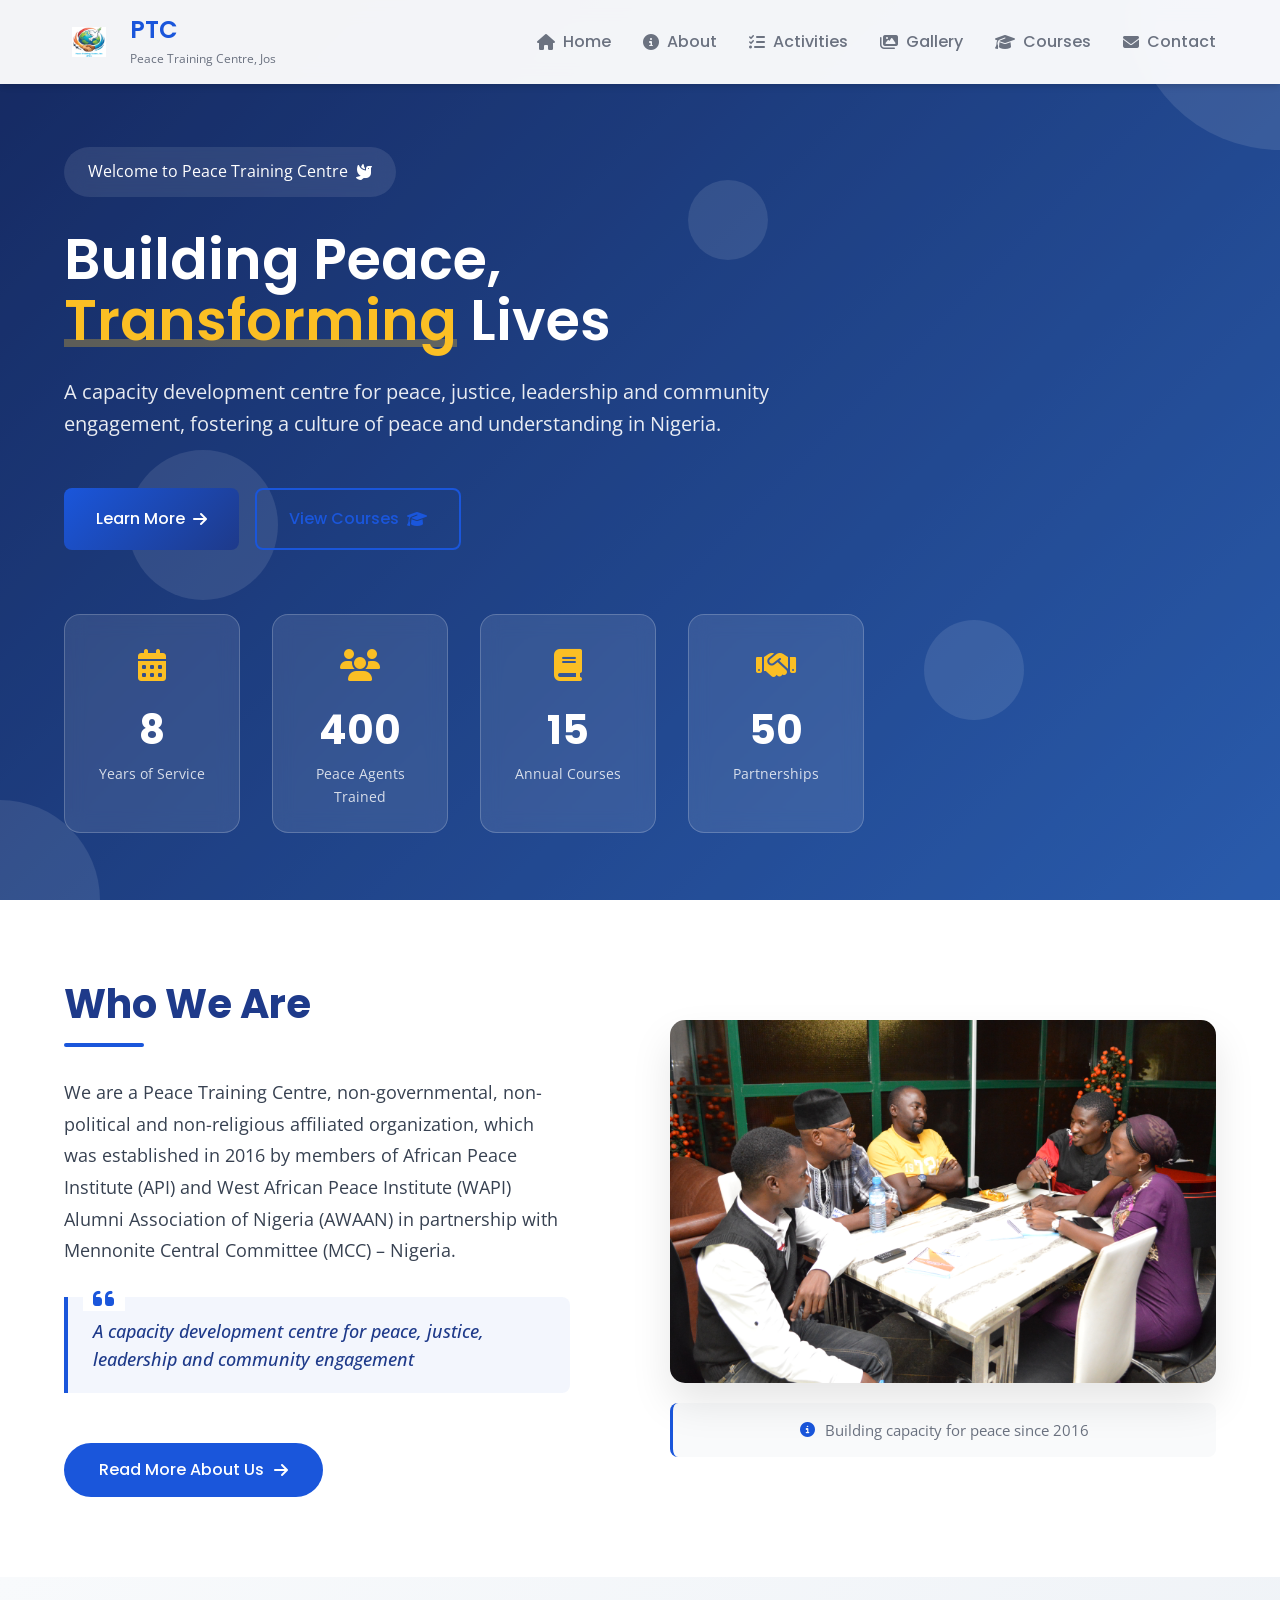
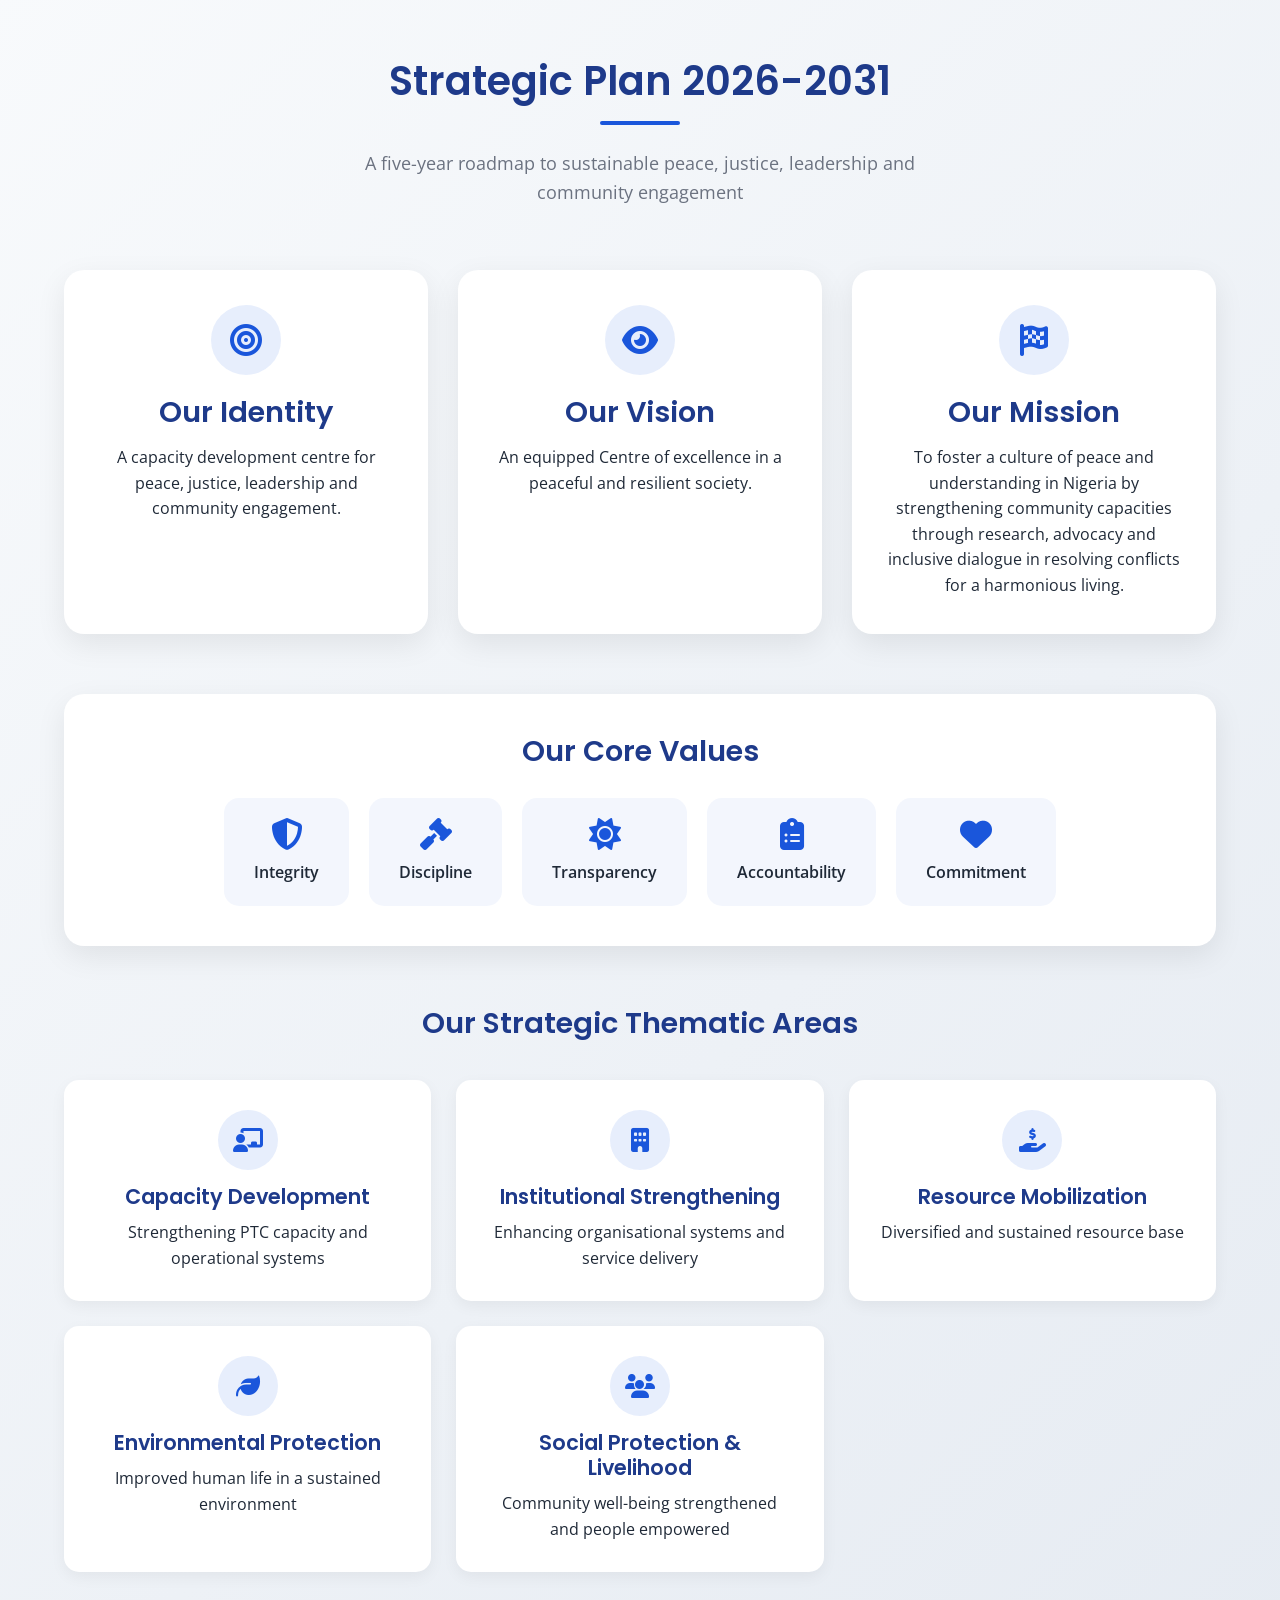
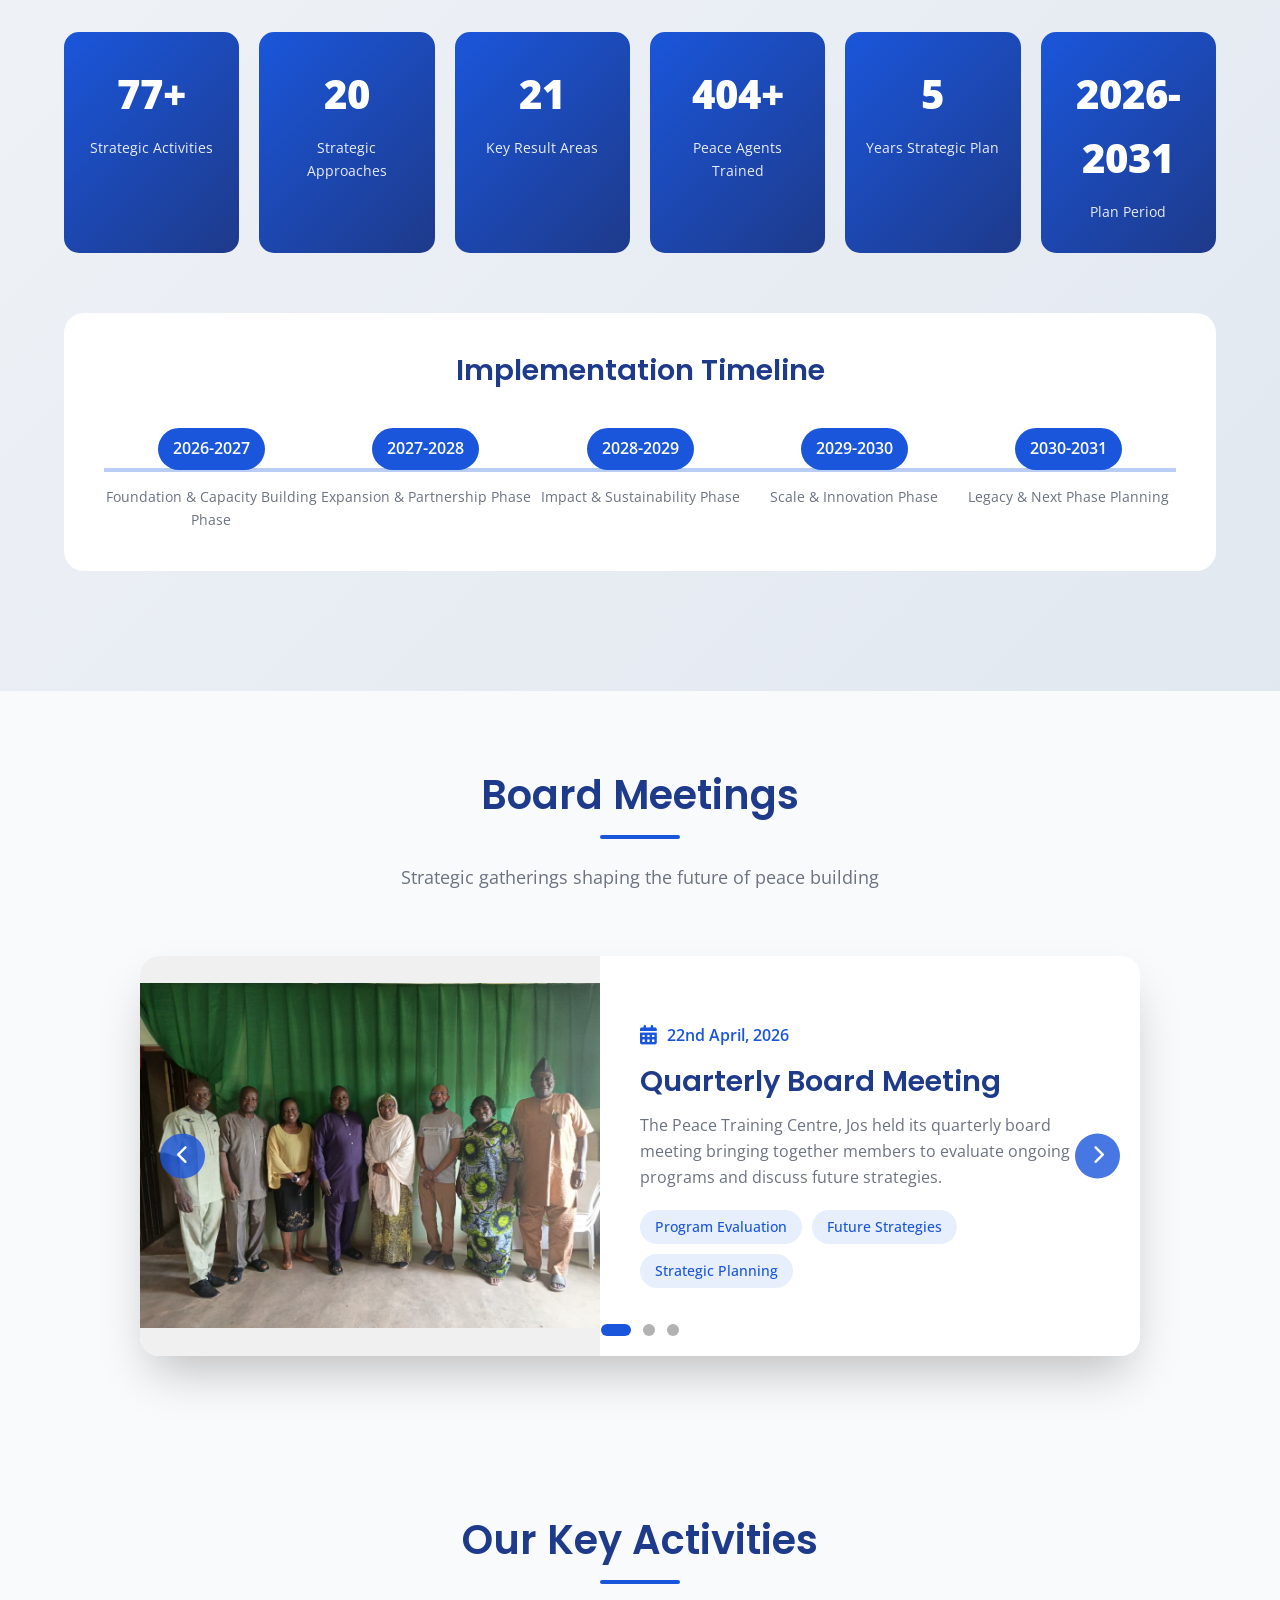
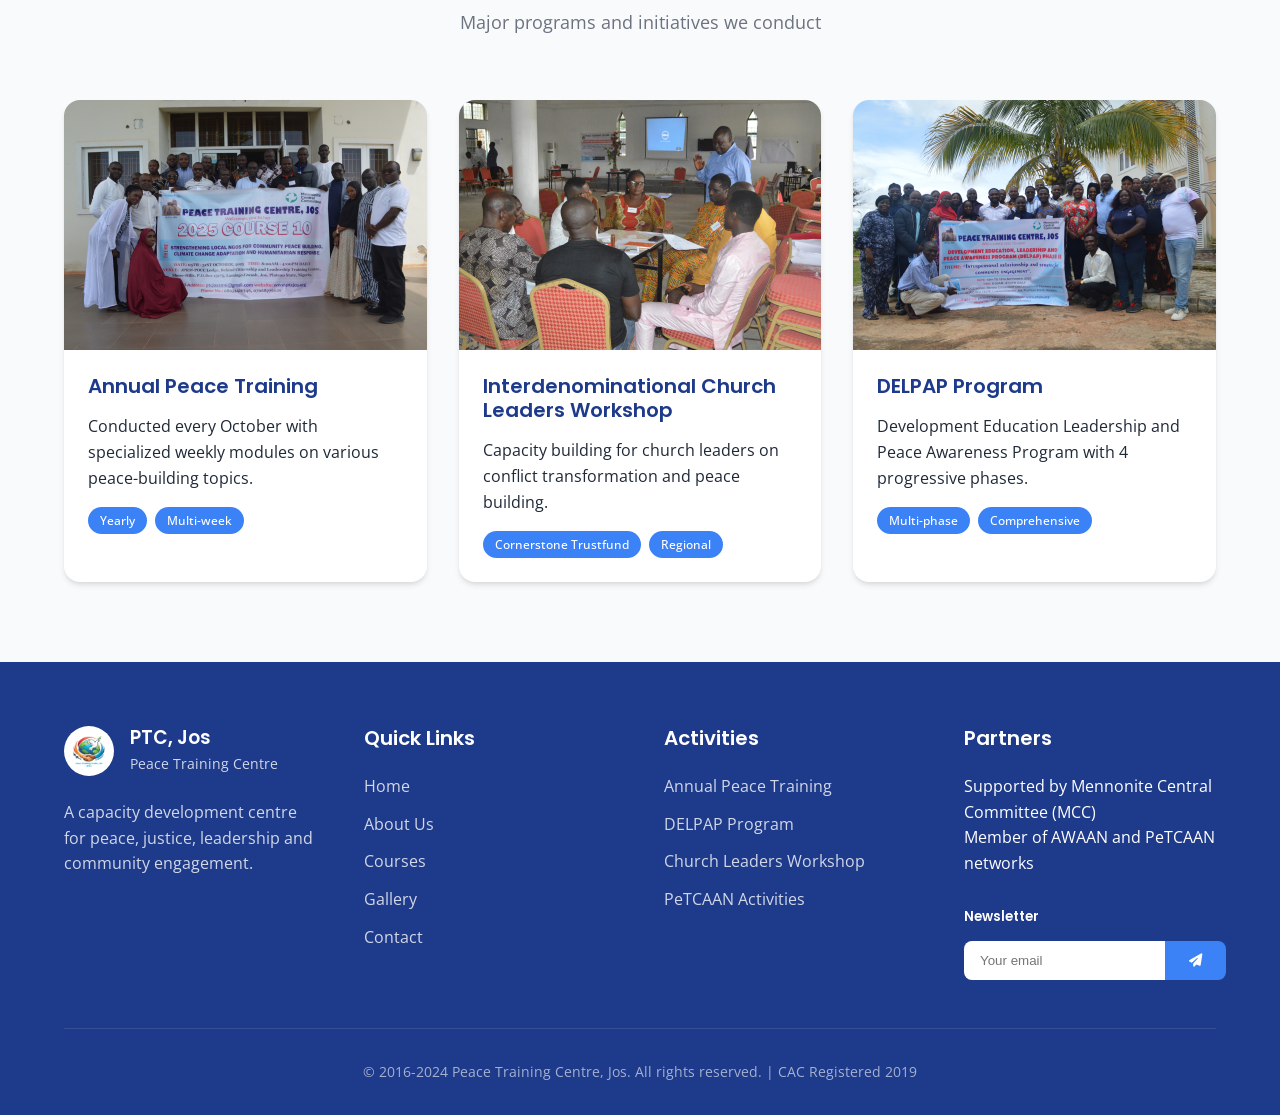
==== ptc-website/index.html @ f353a03a "initial commit" ====
<!DOCTYPE html>
<html lang="en">
<head>
    <meta charset="UTF-8">
    <meta name="viewport" content="width=device-width, initial-scale=1.0">
    <title>Peace Training Centre - Building Peace, Transforming Lives</title>
    <link rel="stylesheet" href="https://cdnjs.cloudflare.com/ajax/libs/font-awesome/6.4.0/css/all.min.css">
    <link href="https://fonts.googleapis.com/css2?family=Poppins:wght@300;400;500;600;700;800&family=Open+Sans:wght@400;500;600&display=swap" rel="stylesheet">
    <link rel="stylesheet" href="style.css">
</head>
<body>
    <!-- Preloader -->
    <div class="preloader">
        <div class="preloader-content">
            <div class="peace-symbol">☮</div>
            <div class="loading-text">Loading Peace...</div>
            <div class="loading-bar">
                <div class="loading-progress"></div>
            </div>
        </div>
    </div>

    <!-- Navigation -->
    <nav class="navbar">
        <div class="container">
            <div class="nav-container">
                <!-- Logo -->
                <a href="#home" class="logo">
                    <div class="logo-img">
                        <img src="Images/PTC_Logo.jpeg" alt="PTC Logo" id="logo-img">
                    </div>
                    <div class="logo-text">
                        <h1>PTC</h1>
                        <p>Peace Training Centre, Jos</p>
                    </div>
                </a>

                <!-- Desktop Menu -->
                <div class="nav-menu">
                    <a href="index.html" class="nav-link active">
                        <i class="fas fa-home"></i> Home
                    </a>
                    <a href="about.html" class="nav-link">
                        <i class="fas fa-info-circle"></i> About
                    </a>
                    <!-- <a href="#identity" class="nav-link">
                        <i class="fas fa-bullseye"></i> Identity
                    </a> -->
                    <a href="activities.html" class="nav-link">
                        <i class="fas fa-tasks"></i> Activities
                    </a>
                    <a href="gallery.html" class="nav-link">
                        <i class="fas fa-images"></i> Gallery
                    </a>
                    <a href="courses.html" class="nav-link">
                        <i class="fas fa-graduation-cap"></i> Courses
                    </a>
                    <a href="contact.html" class="nav-link">
                        <i class="fas fa-envelope"></i> Contact
                    </a>
                </div>

                <!-- Mobile Menu Button -->
                <button class="mobile-menu-btn">
                    <i class="fas fa-bars"></i>
                </button>
            </div>
        </div>

        <!-- Mobile Menu -->
        <div class="mobile-menu">
            <div class="mobile-menu-content">
                <a href="#home" class="mobile-nav-link active">
                    <i class="fas fa-home"></i> Home
                </a>
                <a href="about.html" class="mobile-nav-link">
                    <i class="fas fa-info-circle"></i> About
                </a>
                <!-- <a href="#identity" class="mobile-nav-link">
                    <i class="fas fa-bullseye"></i> Identity
                </a> -->
                <a href="activities.html" class="mobile-nav-link">
                    <i class="fas fa-tasks"></i> Activities
                </a>
                <a href="gallery.html" class="mobile-nav-link">
                    <i class="fas fa-images"></i> Gallery
                </a>
                <a href="courses.html" class="mobile-nav-link">
                    <i class="fas fa-graduation-cap"></i> Courses
                </a>
                <a href="contact.html" class="mobile-nav-link">
                    <i class="fas fa-envelope"></i> Contact
                </a>
            </div>
        </div>
    </nav>

    <!-- Main Content -->
    <main>
        <!-- Home/Hero Section -->
        <section id="home" class="hero-section">
            <div class="hero-overlay"></div>
            <div class="container">
                <div class="hero-content">
                    <div class="hero-badge">
                        <span>Welcome to Peace Training Centre</span>
                        <i class="fas fa-dove"></i>
                    </div>
                    <h1 class="hero-title">
                        Building Peace, 
                        <span class="highlight">Transforming</span> Lives
                    </h1>
                    <p class="hero-subtitle">
                        A capacity development centre for peace, justice, leadership and community engagement, 
                        fostering a culture of peace and understanding in Nigeria.
                    </p>
                    <div class="hero-buttons">
                        <a href="about.html" class="btn btn-primary">
                            <span>Learn More</span>
                            <i class="fas fa-arrow-right"></i>
                        </a>
                        <a href="courses.html" class="btn btn-secondary">
                            <span>View Courses</span>
                            <i class="fas fa-graduation-cap"></i>
                        </a>
                    </div>
                    
                    <!-- Stats -->
                    <div class="stats-container">
                        <div class="stat-card">
                            <div class="stat-icon">
                                <i class="fas fa-calendar-alt"></i>
                            </div>
                            <h3 class="stat-number" data-count="8">8</h3>
                            <p class="stat-label">Years of Service</p>
                        </div>
                        <div class="stat-card">
                            <div class="stat-icon">
                                <i class="fas fa-users"></i>
                            </div>
                            <h3 class="stat-number" data-count="400">400</h3>
                            <p class="stat-label">Peace Agents Trained</p>
                        </div>
                        <div class="stat-card">
                            <div class="stat-icon">
                                <i class="fas fa-book"></i>
                            </div>
                            <h3 class="stat-number" data-count="15">15</h3>
                            <p class="stat-label">Annual Courses</p>
                        </div>
                        <div class="stat-card">
                            <div class="stat-icon">
                                <i class="fas fa-handshake"></i>
                            </div>
                            <h3 class="stat-number" data-count="50">50</h3>
                            <p class="stat-label">Partnerships</p>
                        </div>
                    </div>
                </div>
            </div>
            
            <!-- Animated Background Elements -->
            <div class="hero-shapes">
                <div class="shape shape-1"></div>
                <div class="shape shape-2"></div>
                <div class="shape shape-3"></div>
                <div class="shape shape-4"></div>
                <div class="shape shape-5"></div>
            </div>
        </section>

                        <!-- Who We Are Section -->
        <section class="who-we-are-section">
            <div class="container">
                <div class="who-we-are-content">
                    <!-- Text Content -->
                    <div class="who-we-are-text">
                        <h2 class="section-title">Who We Are</h2>
                        <div class="section-divider"></div>
                        
                        <div class="content-wrapper">
                            <p class="main-text">
                                We are a Peace Training Centre, non-governmental, non-political and non-religious affiliated organization, which was established in 2016 by members of African Peace Institute (API) and West African Peace Institute (WAPI) Alumni Association of Nigeria (AWAAN) in partnership with Mennonite Central Committee (MCC) – Nigeria.
                            </p>
                            
                            <div class="highlight-box">
                                <i class="fas fa-quote-left"></i>
                                <p>A capacity development centre for peace, justice, leadership and community engagement</p>
                            </div>
                            
                            <a href="about.html" class="btn btn-primary read-more-btn">
                                <span>Read More About Us</span>
                                <i class="fas fa-arrow-right"></i>
                            </a>
                        </div>
                    </div>
                    
                    <!-- Picture -->
                    <div class="who-we-are-picture">
                        <div class="picture-container">
                            <img src="Images/about.jpeg" alt="PTC Logo">
                            <div class="picture-overlay">
                                <div class="overlay-text">
                                    <h4>Peace Training Centre</h4>
                                    <p>Jos, Nigeria</p>
                                    <p class="established">Established 2016</p>
                                </div>
                            </div>
                        </div>
                        <div class="picture-caption">
                            <p><i class="fas fa-info-circle"></i> Building capacity for peace since 2016</p>
                        </div>
                    </div>
                </div>
            </div>
        </section>

                
                <!-- Thematic Areas -->
                <!-- <div class="thematic-section">
                    <h3 class="subsection-title">Thematic Areas</h3>
                    <div class="thematic-grid">
                        <div class="thematic-card">
                            <div class="thematic-icon">
                                <i class="fas fa-building"></i>
                            </div>
                            <h4>Institutional Strengthening</h4>
                        </div>
                        <div class="thematic-card">
                            <div class="thematic-icon">
                                <i class="fas fa-graduation-cap"></i>
                            </div>
                            <h4>Capacity Development</h4>
                        </div>
                        <div class="thematic-card">
                            <div class="thematic-icon">
                                <i class="fas fa-hand-holding-usd"></i>
                            </div>
                            <h4>Resource Mobilization</h4>
                        </div>
                        <div class="thematic-card">
                            <div class="thematic-icon">
                                <i class="fas fa-leaf"></i>
                            </div>
                            <h4>Environmental Protection</h4>
                        </div>
                        <div class="thematic-card">
                            <div class="thematic-icon">
                                <i class="fas fa-shield-alt"></i>
                            </div>
                            <h4>Social Protection</h4>
                        </div>
                    </div>
                </div> -->

                <!-- ==================== STRATEGIC PLAN SECTION (ADDED) ==================== -->
        <section class="strategic-plan-section">
            <div class="container">
                <div class="section-header">
                    <h2 class="section-title">Strategic Plan 2026-2031</h2>
                    <div class="section-divider"></div>
                    <p class="section-subtitle">
                        A five-year roadmap to sustainable peace, justice, leadership and community engagement
                    </p>
                </div>

                <!-- Vision & Mission Cards -->
                <div class="strategic-vm-grid">
                    <div class="strategic-vision-card">
                        <div class="strategic-card-icon">
                            <i class="fas fa-bullseye"></i>
                        </div>
                        <h3>Our Identity</h3>
                        <p>A capacity development centre for peace, justice, leadership and community engagement.</p>
                    </div>
                    <div class="strategic-vision-card">
                        <div class="strategic-card-icon">
                            <i class="fas fa-eye"></i>
                        </div>
                        <h3>Our Vision</h3>
                        <p>An equipped Centre of excellence in a peaceful and resilient society.</p>
                    </div>
                    <div class="strategic-mission-card">
                        <div class="strategic-card-icon">
                            <i class="fas fa-flag-checkered"></i>
                        </div>
                        <h3>Our Mission</h3>
                        <p>To foster a culture of peace and understanding in Nigeria by strengthening community capacities through research, advocacy and inclusive dialogue in resolving conflicts for a harmonious living.</p>
                    </div>
                </div>

                <!-- Core Values -->
                <div class="strategic-values-wrapper">
                    <h3 class="strategic-values-title">Our Core Values</h3>
                    <div class="strategic-values-list">
                        <div class="strategic-value-item">
                            <i class="fas fa-shield-alt"></i>
                            <span>Integrity</span>
                        </div>
                        <div class="strategic-value-item">
                            <i class="fas fa-gavel"></i>
                            <span>Discipline</span>
                        </div>
                        <div class="strategic-value-item">
                            <i class="fas fa-sun"></i>
                            <span>Transparency</span>
                        </div>
                        <div class="strategic-value-item">
                            <i class="fas fa-clipboard-list"></i>
                            <span>Accountability</span>
                        </div>
                        <div class="strategic-value-item">
                            <i class="fas fa-heart"></i>
                            <span>Commitment</span>
                        </div>
                    </div>
                </div>

                <!-- Thematic Areas -->
                <div class="strategic-thematic">
                    <h3 class="strategic-thematic-title">Our Strategic Thematic Areas</h3>
                    <div class="strategic-thematic-grid">
                        <div class="strategic-thematic-item">
                            <div class="strategic-thematic-icon"><i class="fas fa-chalkboard-user"></i></div>
                            <h4>Capacity Development</h4>
                            <p>Strengthening PTC capacity and operational systems</p>
                        </div>
                        <div class="strategic-thematic-item">
                            <div class="strategic-thematic-icon"><i class="fas fa-building"></i></div>
                            <h4>Institutional Strengthening</h4>
                            <p>Enhancing organisational systems and service delivery</p>
                        </div>
                        <div class="strategic-thematic-item">
                            <div class="strategic-thematic-icon"><i class="fas fa-hand-holding-usd"></i></div>
                            <h4>Resource Mobilization</h4>
                            <p>Diversified and sustained resource base</p>
                        </div>
                        <div class="strategic-thematic-item">
                            <div class="strategic-thematic-icon"><i class="fas fa-leaf"></i></div>
                            <h4>Environmental Protection</h4>
                            <p>Improved human life in a sustained environment</p>
                        </div>
                        <div class="strategic-thematic-item">
                            <div class="strategic-thematic-icon"><i class="fas fa-users"></i></div>
                            <h4>Social Protection & Livelihood</h4>
                            <p>Community well-being strengthened and people empowered</p>
                        </div>
                    </div>
                </div>

                <!-- Targets -->
                <div class="strategic-targets-wrapper">
                    <div class="strategic-targets-grid">
                        <div class="strategic-target-card">
                            <div class="strategic-target-number">77+</div>
                            <p>Strategic Activities</p>
                        </div>
                        <div class="strategic-target-card">
                            <div class="strategic-target-number">20</div>
                            <p>Strategic Approaches</p>
                        </div>
                        <div class="strategic-target-card">
                            <div class="strategic-target-number">21</div>
                            <p>Key Result Areas</p>
                        </div>
                        <div class="strategic-target-card">
                            <div class="strategic-target-number">404+</div>
                            <p>Peace Agents Trained</p>
                        </div>
                        <div class="strategic-target-card">
                            <div class="strategic-target-number">5</div>
                            <p>Years Strategic Plan</p>
                        </div>
                        <div class="strategic-target-card">
                            <div class="strategic-target-number">2026-2031</div>
                            <p>Plan Period</p>
                        </div>
                    </div>
                </div>

                <!-- Timeline -->
                <div class="strategic-timeline-wrapper">
                    <h3>Implementation Timeline</h3>
                    <div class="strategic-timeline-steps">
                        <div class="strategic-timeline-step">
                            <div class="strategic-step-year">2026-2027</div>
                            <div class="strategic-step-content">Foundation & Capacity Building Phase</div>
                        </div>
                        <div class="strategic-timeline-step">
                            <div class="strategic-step-year">2027-2028</div>
                            <div class="strategic-step-content">Expansion & Partnership Phase</div>
                        </div>
                        <div class="strategic-timeline-step">
                            <div class="strategic-step-year">2028-2029</div>
                            <div class="strategic-step-content">Impact & Sustainability Phase</div>
                        </div>
                        <div class="strategic-timeline-step">
                            <div class="strategic-step-year">2029-2030</div>
                            <div class="strategic-step-content">Scale & Innovation Phase</div>
                        </div>
                        <div class="strategic-timeline-step">
                            <div class="strategic-step-year">2030-2031</div>
                            <div class="strategic-step-content">Legacy & Next Phase Planning</div>
                        </div>
                    </div>
                </div>

                <!-- Download Section -->
                <!-- <div class="strategic-download">
                    <i class="fas fa-file-pdf"></i>
                    <p>For the complete 60-page Strategic Plan document, please contact us.</p>
                    <a href="contact.html" class="btn btn-primary">Request Full Document</a>
                </div> -->
            </div>
        </section>

        <!-- Identity Section -->
        
                        <!-- Board Meetings Section -->
        <section class="board-meetings-section">
            <div class="container">
                <div class="section-header">
                    <h2 class="section-title">Board Meetings</h2>
                    <div class="section-divider"></div>
                    <p class="section-subtitle">
                        Strategic gatherings shaping the future of peace building
                    </p>
                </div>

                <div class="board-slider-container">
                    <div class="board-slider">
                        <!-- Slide 1 -->
                        <div class="board-slide active">
                            <div class="board-slide-image">
                                <img src="Images/board-meeting-1.jpeg" alt="Board Meeting 2026">
                            </div>
                            <div class="board-slide-content">
                                <div class="board-date">
                                    <i class="fas fa-calendar-alt"></i>
                                    <span>22nd April, 2026</span>
                                </div>
                                <h3>Quarterly Board Meeting</h3>
                                <p>The Peace Training Centre, Jos held its quarterly board meeting bringing together members to evaluate ongoing programs and discuss future strategies.</p>
                                <div class="board-topics">
                                    <span class="board-topic">Program Evaluation</span>
                                    <span class="board-topic">Future Strategies</span>
                                    <span class="board-topic">Strategic Planning</span>
                                </div>
                            </div>
                        </div>

                        <!-- Slide 2 - Same Date, Different Picture -->
                        <div class="board-slide">
                            <div class="board-slide-image">
                                <img src="Images/board-meeting-2.jpeg" alt="Board Meeting Group Photo">
                            </div>
                            <div class="board-slide-content">
                                <div class="board-date">
                                    <i class="fas fa-calendar-alt"></i>
                                    <span>22nd April, 2026</span>
                                </div>
                                <h3>Board Members in Session</h3>
                                <p>The Peace Training Centre, Jos held its quarterly board meeting bringing together members to evaluate ongoing programs and discuss future strategies.</p>
                                <div class="board-topics">
                                    <span class="board-topic">Collaborative Discussion</span>
                                    <span class="board-topic">Decision Making</span>
                                    <span class="board-topic">Peace Initiatives</span>
                                </div>
                            </div>
                        </div>

                        <!-- Slide 3 - Same Date, Different Picture -->
                        <div class="board-slide">
                            <div class="board-slide-image">
                                <img src="Images/board-meeting-3.jpeg" alt="Board Meeting Discussion">
                            </div>
                            <div class="board-slide-content">
                                <div class="board-date">
                                    <i class="fas fa-calendar-alt"></i>
                                    <span>22nd April, 2026</span>
                                </div>
                                <h3>Strategic Planning Session</h3>
                                <p>The Peace Training Centre, Jos held its quarterly board meeting bringing together members to evaluate ongoing programs and discuss future strategies.</p>
                                <div class="board-topics">
                                    <span class="board-topic">Future Roadmap</span>
                                    <span class="board-topic">Impact Assessment</span>
                                    <span class="board-topic">Community Engagement</span>
                                </div>
                            </div>
                        </div>
                    </div>

                    <!-- Slider Navigation -->
                    <button class="board-slider-prev">
                        <i class="fas fa-chevron-left"></i>
                    </button>
                    <button class="board-slider-next">
                        <i class="fas fa-chevron-right"></i>
                    </button>

                    <!-- Slider Dots -->
                    <div class="board-slider-dots">
                        <span class="board-dot active" data-slide="0"></span>
                        <span class="board-dot" data-slide="1"></span>
                        <span class="board-dot" data-slide="2"></span>
                    </div>
                </div>
            </div>
        </section>

        <!-- Activities Section -->
        <section id="activities" class="section activities-section">
            <div class="container">
                <div class="section-header">
                    <h2 class="section-title">Our Key Activities</h2>
                    <div class="section-divider"></div>
                    <p class="section-subtitle">
                        Major programs and initiatives we conduct
                    </p>
                </div>
                
                <!-- Activity Cards with Images -->
                <div class="activities-grid">
                    <!-- Annual Peace Training -->
                    <div class="activity-card">
                        <div class="activity-image">
                            <img src="Images/Annual-Peace.JPG" alt="Annual Peace Training">
                            <div class="activity-overlay">
                                <div class="overlay-content">
                                    <h4>Annual Peace Training</h4>
                                    <p>October every year</p>
                                </div>
                            </div>
                        </div>
                        <div class="activity-content">
                            <h3>Annual Peace Training</h3>
                            <p>Conducted every October with specialized weekly modules on various peace-building topics.</p>
                            <div class="activity-tags">
                                <span class="tag">Yearly</span>
                                <span class="tag">Multi-week</span>
                            </div>
                        </div>
                    </div>
                    
                    <!-- Church Leaders Workshop -->
                    <div class="activity-card">
                        <div class="activity-image">
                            <img src="Images/Church Leaders Workshop.JPG" alt="Church Leaders Workshop">
                            <div class="activity-overlay">
                                <div class="overlay-content">
                                    <h4>Church Leaders Workshop</h4>
                                    <p>Northeast & Northcentral</p>
                                </div>
                            </div>
                        </div>
                        <div class="activity-content">
                            <h3>Interdenominational Church Leaders Workshop</h3>
                            <p>Capacity building for church leaders on conflict transformation and peace building.</p>
                            <div class="activity-tags">
                                <span class="tag">Cornerstone Trustfund</span>
                                <span class="tag">Regional</span>
                            </div>
                        </div>
                    </div>
                    
                    <!-- DELPAP Program -->
                    <div class="activity-card">
                        <div class="activity-image">
                            <img src="Images/DELPAP Program.JPG" alt="DELPAP Program">
                            <div class="activity-overlay">
                                <div class="overlay-content">
                                    <h4>DELPAP Program</h4>
                                    <p>4-Phase Program</p>
                                </div>
                            </div>
                        </div>
                        <div class="activity-content">
                            <h3>DELPAP Program</h3>
                            <p>Development Education Leadership and Peace Awareness Program with 4 progressive phases.</p>
                            <div class="activity-tags">
                                <span class="tag">Multi-phase</span>
                                <span class="tag">Comprehensive</span>
                            </div>
                        </div>
                    </div>
                    
                    <!-- PeTCAAN Activities -->
                    
                    
                    <!-- Community Dialogues -->
                    
                    
                    <!-- Research & Advocacy -->
                    
                </div>
            </div>
            
        </section>

               

    <!-- Footer -->
    <footer class="footer">
        <div class="container">
            <div class="footer-grid">
                <div class="footer-col">
                    <div class="footer-logo">
                        <div class="logo-img">
                            <img src="Images/PTC_Logo.jpeg" alt="PTC Logo" id="logo-img">
                        </div>
                        <div class="logo-text">
                            <h3>PTC, Jos</h3>
                            <p>Peace Training Centre</p>
                        </div>
                    </div>
                    <p class="footer-description">
                        A capacity development centre for peace, justice, leadership and community engagement.
                    </p>
                </div>
                
                <div class="footer-col">
                    <h4>Quick Links</h4>
                    <ul class="footer-links">
                        <li><a href="index.html">Home</a></li>
                        <li><a href="about.html">About Us</a></li>
                        <li><a href="courses.html">Courses</a></li>
                        <li><a href="gallery.html">Gallery</a></li>
                        <li><a href="contact.html">Contact</a></li>
                    </ul>
                </div>
                
                <div class="footer-col">
                    <h4>Activities</h4>
                    <ul class="footer-links">
                        <li><a href="activities.html">Annual Peace Training</a></li>
                        <li><a href="courses.html">DELPAP Program</a></li>
                        <li><a href="activities.html">Church Leaders Workshop</a></li>
                        <li><a href="activities.html">PeTCAAN Activities</a></li>
                    </ul>
                </div>
                
                <div class="footer-col">
                    <h4>Partners</h4>
                    <p>Supported by Mennonite Central Committee (MCC)</p>
                    <p>Member of AWAAN and PeTCAAN networks</p>
                    
                    <!-- Newsletter -->
                    <div class="newsletter">
                        <h5>Newsletter</h5>
                        <div class="newsletter-form">
                            <input type="email" placeholder="Your email">
                            <button type="submit">
                                <i class="fas fa-paper-plane"></i>
                            </button>
                        </div>
                    </div>
                </div>
            </div>
            
            <div class="footer-bottom">
                <p>&copy; 2016-2024 Peace Training Centre, Jos. All rights reserved. | CAC Registered 2019</p>
            </div>
        </div>
    </footer>

    <!-- Back to Top Button -->
    <button class="back-to-top">
        <i class="fas fa-chevron-up"></i>
    </button>

    <!-- Scripts -->
    <script src="script.js"></script>
</body>
</html>
---- ptc-website/style.css ----
/* ===== BASE STYLES ===== */
:root {
    /* Colors */
    --primary: #1a56db;
    --primary-dark: #1e3a8a;
    --primary-light: #3b82f6;
    --secondary: #10b981;
    --accent: #f59e0b;
    --dark: #1f2937;
    --light: #f9fafb;
    --gray: #6b7280;
    --gray-light: #e5e7eb;
    --gray-dark: #374151;
    
    /* Shadows */
    --shadow-sm: 0 1px 2px 0 rgba(0, 0, 0, 0.05);
    --shadow: 0 4px 6px -1px rgba(0, 0, 0, 0.1), 0 2px 4px -1px rgba(0, 0, 0, 0.06);
    --shadow-md: 0 10px 15px -3px rgba(0, 0, 0, 0.1), 0 4px 6px -2px rgba(0, 0, 0, 0.05);
    --shadow-lg: 0 20px 25px -5px rgba(0, 0, 0, 0.1), 0 10px 10px -5px rgba(0, 0, 0, 0.04);
    --shadow-xl: 0 25px 50px -12px rgba(0, 0, 0, 0.25);
    
    /* Gradients */
    --gradient-primary: linear-gradient(135deg, var(--primary) 0%, var(--primary-dark) 100%);
    --gradient-secondary: linear-gradient(135deg, var(--secondary) 0%, #059669 100%);
    
    /* Transitions */
    --transition: all 0.3s ease;
    --transition-slow: all 0.6s ease;
    
    /* Border Radius */
    --radius-sm: 0.5rem;
    --radius: 1rem;
    --radius-lg: 1.5rem;
    --radius-xl: 2rem;
    
    /* Spacing */
    --section-padding: 5rem 0;
}

* {
    margin: 0;
    padding: 0;
    box-sizing: border-box;
}

html {
    scroll-behavior: smooth;
    scroll-padding-top: 80px;
}

body {
    font-family: 'Open Sans', sans-serif;
    color: var(--dark);
    background: var(--light);
    line-height: 1.6;
    overflow-x: hidden;
}

h1, h2, h3, h4, h5, h6 {
    font-family: 'Poppins', sans-serif;
    font-weight: 600;
    line-height: 1.2;
}

.container {
    width: 100%;
    max-width: 1200px;
    margin: 0 auto;
    padding: 0 1.5rem;
}

.section {
    padding: var(--section-padding);
    position: relative;
}

.btn {
    display: inline-flex;
    align-items: center;
    justify-content: center;
    gap: 0.5rem;
    padding: 1rem 2rem;
    border-radius: var(--radius-sm);
    font-family: 'Poppins', sans-serif;
    font-weight: 500;
    text-decoration: none;
    border: none;
    cursor: pointer;
    transition: var(--transition);
}

.btn-primary {
    background: var(--gradient-primary);
    color: white;
}

.btn-primary:hover {
    transform: translateY(-2px);
    box-shadow: var(--shadow-lg);
}

.btn-secondary {
    background: transparent;
    color: var(--primary);
    border: 2px solid var(--primary);
}

.btn-secondary:hover {
    background: var(--primary);
    color: white;
    transform: translateY(-2px);
}

/* ===== PRELOADER ===== */
.preloader {
    position: fixed;
    top: 0;
    left: 0;
    width: 100%;
    height: 100%;
    background: var(--primary);
    z-index: 9999;
    display: flex;
    align-items: center;
    justify-content: center;
    transition: opacity 0.5s, visibility 0.5s;
}

.preloader-content {
    text-align: center;
    color: white;
}

.peace-symbol {
    font-size: 4rem;
    margin-bottom: 1rem;
    animation: spin 2s linear infinite;
}

@keyframes spin {
    0% { transform: rotate(0deg); }
    100% { transform: rotate(360deg); }
}

.loading-text {
    font-size: 1.5rem;
    margin-bottom: 1rem;
    font-family: 'Poppins', sans-serif;
}

.loading-bar {
    width: 200px;
    height: 4px;
    background: rgba(255, 255, 255, 0.2);
    border-radius: 2px;
    overflow: hidden;
}

.loading-progress {
    height: 100%;
    background: white;
    width: 0%;
    animation: loading 2s ease-in-out infinite;
}

@keyframes loading {
    0% { width: 0%; transform: translateX(0); }
    50% { width: 100%; transform: translateX(0); }
    100% { width: 0%; transform: translateX(200px); }
}

/* ===== NAVBAR ===== */
.navbar {
    position: fixed;
    top: 0;
    left: 0;
    width: 100%;
    background: rgba(255, 255, 255, 0.95);
    backdrop-filter: blur(10px);
    z-index: 1000;
    box-shadow: var(--shadow);
    transition: var(--transition);
}

.nav-container {
    display: flex;
    align-items: center;
    justify-content: space-between;
    padding: 1rem 0;
}

.logo {
    display: flex;
    align-items: center;
    gap: 1rem;
    text-decoration: none;
    color: var(--dark);
}

.logo-img {
    width: 50px;
    height: 50px;
    border-radius: 50%;
    overflow: hidden;
    display: flex;
    align-items: center;
    justify-content: center;
}

.logo-img img {
    width: 100%;
    height: 100%;
    object-fit: contain;
    padding: 8px;
}

.logo-text h1 {
    font-size: 1.5rem;
    color: var(--primary);
    margin-bottom: 0.25rem;
}

.logo-text p {
    font-size: 0.75rem;
    color: var(--gray);
}

.nav-menu {
    display: flex;
    gap: 2rem;
}

.nav-link {
    display: flex;
    align-items: center;
    gap: 0.5rem;
    color: var(--gray);
    text-decoration: none;
    font-family: 'Poppins', sans-serif;
    font-weight: 500;
    transition: var(--transition);
    position: relative;
    padding: 0.5rem 0;
}

.nav-link:hover,
.nav-link.active {
    color: var(--primary);
}

.nav-link::after {
    content: '';
    position: absolute;
    bottom: 0;
    left: 0;
    width: 0;
    height: 2px;
    background: var(--primary);
    transition: var(--transition);
}

.nav-link:hover::after,
.nav-link.active::after {
    width: 100%;
}

.mobile-menu-btn {
    display: none;
    background: none;
    border: none;
    font-size: 1.5rem;
    color: var(--primary);
    cursor: pointer;
}

.mobile-menu {
    position: fixed;
    top: 80px;
    left: 0;
    width: 100%;
    background: white;
    box-shadow: var(--shadow);
    transform: translateY(-100%);
    opacity: 0;
    visibility: hidden;
    transition: var(--transition);
    z-index: 999;
}

.mobile-menu.active {
    transform: translateY(0);
    opacity: 1;
    visibility: visible;
}

.mobile-menu-content {
    padding: 2rem;
    display: flex;
    flex-direction: column;
    gap: 1rem;
}

.mobile-nav-link {
    display: flex;
    align-items: center;
    gap: 1rem;
    padding: 1rem;
    color: var(--dark);
    text-decoration: none;
    border-radius: var(--radius-sm);
    transition: var(--transition);
}

.mobile-nav-link:hover,
.mobile-nav-link.active {
    background: var(--primary);
    color: white;
}


/* SIMPLE HAMBURGER FIX */
.mobile-menu-btn {
    display: none;
    background: none;
    border: none;
    font-size: 1.8rem;
    color: var(--primary);
    cursor: pointer;
    padding: 0.5rem;
    z-index: 1000;
}

.mobile-menu {
    position: fixed;
    top: 80px;
    left: 0;
    width: 100%;
    background: white;
    box-shadow: var(--shadow-lg);
    transform: translateY(-100%);
    opacity: 0;
    visibility: hidden;
    transition: all 0.3s ease;
    z-index: 999;
}

.mobile-menu.active {
    transform: translateY(0);
    opacity: 1;
    visibility: visible;
}

.mobile-menu-content {
    padding: 2rem;
    display: flex;
    flex-direction: column;
    gap: 1rem;
}

.mobile-nav-link {
    display: flex;
    align-items: center;
    gap: 1rem;
    padding: 1rem;
    color: var(--dark);
    text-decoration: none;
    border-radius: var(--radius-sm);
    transition: var(--transition);
}

.mobile-nav-link:hover,
.mobile-nav-link.active {
    background: var(--primary);
    color: white;
}

/* Show hamburger on mobile */
@media (max-width: 768px) {
    .nav-menu {
        display: none;
    }
    
    .mobile-menu-btn {
        display: block;
    }
}

/* ===== HERO SECTION ===== */
.hero-section {
    min-height: 100vh;
    display: flex;
    align-items: center;
    position: relative;
    background: linear-gradient(135deg, #1e3a8a 0%, #3b82f6 100%);
    color: white;
    padding-top: 80px;
}

.hero-overlay {
    position: absolute;
    top: 0;
    left: 0;
    width: 100%;
    height: 100%;
    background: rgba(0, 0, 0, 0.3);
}

.hero-content {
    position: relative;
    z-index: 1;
    max-width: 800px;
}

.hero-badge {
    display: inline-flex;
    align-items: center;
    gap: 0.5rem;
    background: rgba(255, 255, 255, 0.1);
    backdrop-filter: blur(10px);
    padding: 0.75rem 1.5rem;
    border-radius: 50px;
    margin-bottom: 2rem;
}

.hero-title {
    font-size: 3.5rem;
    margin-bottom: 1.5rem;
    line-height: 1.1;
}

.highlight {
    color: #fbbf24;
    position: relative;
    display: inline-block;
}

.highlight::after {
    content: '';
    position: absolute;
    bottom: 5px;
    left: 0;
    width: 100%;
    height: 8px;
    background: rgba(251, 191, 36, 0.3);
    z-index: -1;
}

.hero-subtitle {
    font-size: 1.25rem;
    margin-bottom: 3rem;
    opacity: 0.9;
}

.hero-buttons {
    display: flex;
    gap: 1rem;
    margin-bottom: 4rem;
}

.stats-container {
    display: grid;
    grid-template-columns: repeat(4, 1fr);
    gap: 2rem;
}

.stat-card {
    text-align: center;
    padding: 1.5rem;
    background: rgba(255, 255, 255, 0.1);
    backdrop-filter: blur(10px);
    border-radius: var(--radius);
    border: 1px solid rgba(255, 255, 255, 0.2);
}

.stat-icon {
    font-size: 2rem;
    margin-bottom: 1rem;
    color: #fbbf24;
}

.stat-number {
    font-size: 2.5rem;
    font-weight: 700;
    margin-bottom: 0.5rem;
}

.stat-label {
    font-size: 0.9rem;
    opacity: 0.8;
}

.hero-shapes {
    position: absolute;
    top: 0;
    left: 0;
    width: 100%;
    height: 100%;
    overflow: hidden;
    z-index: 0;
}

.shape {
    position: absolute;
    border-radius: 50%;
    background: rgba(255, 255, 255, 0.1);
    animation: float 20s infinite linear;
}

.shape-1 {
    width: 300px;
    height: 300px;
    top: -150px;
    right: -150px;
}

.shape-2 {
    width: 200px;
    height: 200px;
    bottom: -100px;
    left: -100px;
    animation-delay: -5s;
}

.shape-3 {
    width: 150px;
    height: 150px;
    top: 50%;
    left: 10%;
    animation-delay: -10s;
}

.shape-4 {
    width: 100px;
    height: 100px;
    bottom: 20%;
    right: 20%;
    animation-delay: -15s;
}

.shape-5 {
    width: 80px;
    height: 80px;
    top: 20%;
    right: 40%;
    animation-delay: -8s;
}

@keyframes float {
    0% {
        transform: translateY(0) rotate(0deg);
    }
    100% {
        transform: translateY(-1000px) rotate(720deg);
    }
}

/* ===== SECTION STYLES ===== */
.section-header {
    text-align: center;
    margin-bottom: 4rem;
}

.section-title {
    font-size: 2.5rem;
    color: var(--primary-dark);
    margin-bottom: 1rem;
}

.section-divider {
    width: 80px;
    height: 4px;
    background: var(--primary);
    margin: 0 auto 1.5rem;
    border-radius: 2px;
}

.section-subtitle {
    color: var(--gray);
    font-size: 1.125rem;
    max-width: 600px;
    margin: 0 auto;
}

.subsection-title {
    font-size: 2rem;
    color: var(--primary-dark);
    text-align: center;
    margin-bottom: 3rem;
}

.mt-8 {
    margin-top: 2rem;
}

.mt-12 {
    margin-top: 3rem;
}

.text-center {
    text-align: center;
}

/* ===== WHO WE ARE SECTION ===== */
.who-we-are-section {
    padding: 80px 0;
    background: white;
}

.who-we-are-content {
    display: grid;
    grid-template-columns: 1fr 1fr;
    gap: 60px;
    align-items: center;
}

.who-we-are-text {
    padding-right: 40px;
}

.who-we-are-text .section-title {
    font-size: 2.5rem;
    color: var(--primary-dark);
    margin-bottom: 15px;
    font-weight: 700;
}

.who-we-are-text .section-divider {
    width: 80px;
    height: 4px;
    background: var(--primary);
    margin: 0 0 30px 0;
    border-radius: 2px;
}

.content-wrapper {
    margin-top: 20px;
}

.main-text {
    font-size: 1.1rem;
    line-height: 1.8;
    color: var(--gray-dark);
    margin-bottom: 30px;
}

.highlight-box {
    background: rgba(26, 86, 219, 0.05);
    border-left: 4px solid var(--primary);
    padding: 20px 25px;
    margin: 30px 0;
    border-radius: 0 8px 8px 0;
    position: relative;
}

.highlight-box i.fa-quote-left {
    color: var(--primary);
    font-size: 1.5rem;
    position: absolute;
    top: -10px;
    left: 15px;
    background: white;
    padding: 0 10px;
}

.highlight-box p {
    color: var(--primary-dark);
    font-size: 1.1rem;
    font-weight: 500;
    line-height: 1.6;
    margin: 0;
    font-style: italic;
}

.read-more-btn {
    display: inline-flex;
    align-items: center;
    gap: 10px;
    padding: 14px 35px;
    background: var(--primary);
    color: white;
    text-decoration: none;
    border-radius: 50px;
    font-weight: 500;
    transition: all 0.3s ease;
    margin-top: 20px;
    border: none;
    cursor: pointer;
}

.read-more-btn:hover {
    background: var(--primary-dark);
    transform: translateY(-3px);
    box-shadow: 0 10px 20px rgba(26, 86, 219, 0.2);
}

.read-more-btn i {
    transition: transform 0.3s ease;
}

.read-more-btn:hover i {
    transform: translateX(5px);
}

/* Picture Styles */
.who-we-are-picture {
    position: relative;
}

.picture-container {
    position: relative;
    border-radius: 15px;
    overflow: hidden;
    box-shadow: 0 20px 40px rgba(0, 0, 0, 0.1);
}

.picture-container img {
    width: 100%;
    height: auto;
    display: block;
    transition: transform 0.5s ease;
}

.picture-container:hover img {
    transform: scale(1.05);
}

.picture-overlay {
    position: absolute;
    top: 0;
    left: 0;
    width: 100%;
    height: 100%;
    background: linear-gradient(to bottom, rgba(26, 86, 219, 0.7), rgba(26, 86, 219, 0.9));
    display: flex;
    align-items: center;
    justify-content: center;
    opacity: 0;
    transition: opacity 0.3s ease;
}

.picture-container:hover .picture-overlay {
    opacity: 1;
}

.overlay-text {
    text-align: center;
    color: white;
    padding: 30px;
}

.overlay-text h4 {
    font-size: 1.8rem;
    margin-bottom: 10px;
    font-weight: 600;
}

.overlay-text p {
    font-size: 1.1rem;
    margin-bottom: 5px;
    opacity: 0.9;
}

.overlay-text .established {
    font-size: 1rem;
    font-weight: 500;
    background: rgba(255, 255, 255, 0.2);
    padding: 5px 15px;
    border-radius: 20px;
    display: inline-block;
    margin-top: 10px;
}

.picture-caption {
    text-align: center;
    margin-top: 20px;
    padding: 15px;
    background: var(--light);
    border-radius: 8px;
    border-left: 3px solid var(--primary);
}

.picture-caption p {
    color: var(--gray);
    font-size: 0.95rem;
    display: flex;
    align-items: center;
    justify-content: center;
    gap: 10px;
    margin: 0;
}

.picture-caption i {
    color: var(--primary);
}

/* Responsive Styles */
@media (max-width: 992px) {
    .who-we-are-content {
        grid-template-columns: 1fr;
        gap: 40px;
    }
    
    .who-we-are-text {
        padding-right: 0;
    }
    
    .who-we-are-text .section-title {
        font-size: 2.2rem;
    }
}

@media (max-width: 768px) {
    .who-we-are-section {
        padding: 60px 0;
    }
    
    .who-we-are-text .section-title {
        font-size: 2rem;
    }
    
    .main-text {
        font-size: 1rem;
    }
    
    .highlight-box {
        padding: 15px 20px;
    }
    
    .read-more-btn {
        width: 100%;
        justify-content: center;
    }
}

@media (max-width: 480px) {
    .who-we-are-text .section-title {
        font-size: 1.8rem;
    }
    
    .overlay-text h4 {
        font-size: 1.5rem;
    }
}

/* ===== ABOUT SECTION ===== */
.about-grid {
    display: grid;
    grid-template-columns: repeat(auto-fit, minmax(300px, 1fr));
    gap: 2rem;
    margin-bottom: 4rem;
}

.about-card {
    background: white;
    padding: 2rem;
    border-radius: var(--radius);
    box-shadow: var(--shadow);
    text-align: center;
    transition: var(--transition);
}

.about-card:hover {
    transform: translateY(-10px);
    box-shadow: var(--shadow-lg);
}

.about-icon {
    font-size: 3rem;
    color: var(--primary);
    margin-bottom: 1.5rem;
}

.thematic-grid {
    display: grid;
    grid-template-columns: repeat(auto-fit, minmax(200px, 1fr));
    gap: 1.5rem;
}

.thematic-card {
    background: white;
    padding: 1.5rem;
    border-radius: var(--radius);
    box-shadow: var(--shadow);
    text-align: center;
    transition: var(--transition);
}

.thematic-card:hover {
    transform: translateY(-5px);
    box-shadow: var(--shadow-md);
}

.thematic-icon {
    font-size: 2rem;
    color: var(--primary);
    margin-bottom: 1rem;
}

/* ===== IDENTITY SECTION ===== */
.identity-section {
    background: var(--light);
}

.identity-cards {
    display: flex;
    gap: 2rem;
    margin-bottom: 4rem;
    justify-content: center;
    flex-wrap: wrap;
}

.identity-card {
    width: 300px;
    background: white;
    padding: 2rem;
    border-radius: var(--radius);
    box-shadow: var(--shadow);
    text-align: center;
    transition: var(--transition);
}

.identity-card:hover {
    transform: translateY(-10px);
    box-shadow: var(--shadow-lg);
}

.identity-icon {
    font-size: 3rem;
    color: var(--primary);
    margin-bottom: 1.5rem;
}

.values-grid {
    display: grid;
    grid-template-columns: repeat(auto-fit, minmax(250px, 1fr));
    gap: 2rem;
}

.value-card {
    background: white;
    padding: 2rem;
    border-radius: var(--radius);
    box-shadow: var(--shadow);
    transition: var(--transition);
}

.value-card:hover {
    transform: translateY(-5px);
    box-shadow: var(--shadow-md);
}

.value-header {
    display: flex;
    align-items: center;
    gap: 1rem;
    margin-bottom: 1rem;
}

.value-icon {
    font-size: 2rem;
    color: var(--primary);
}

.value-quote {
    margin-top: 1rem;
    padding-top: 1rem;
    border-top: 1px solid var(--gray-light);
    color: var(--gray);
    font-style: italic;
}

/* ===== ACTIVITIES SECTION ===== */
.activities-grid {
    display: grid;
    grid-template-columns: repeat(auto-fill, minmax(350px, 1fr));
    gap: 2rem;
}

.activity-card {
    background: white;
    border-radius: var(--radius);
    overflow: hidden;
    box-shadow: var(--shadow);
    transition: var(--transition);
}

.activity-card:hover {
    transform: translateY(-10px);
    box-shadow: var(--shadow-lg);
}

.activity-image {
    position: relative;
    height: 250px;
    overflow: hidden;
}

.activity-image img {
    width: 100%;
    height: 100%;
    object-fit: cover;
    transition: transform 0.5s ease;
}

.activity-card:hover .activity-image img {
    transform: scale(1.1);
}

.activity-overlay {
    position: absolute;
    top: 0;
    left: 0;
    width: 100%;
    height: 100%;
    background: rgba(26, 86, 219, 0.8);
    display: flex;
    align-items: center;
    justify-content: center;
    opacity: 0;
    transition: var(--transition);
}

.activity-card:hover .activity-overlay {
    opacity: 1;
}

.overlay-content {
    text-align: center;
    color: white;
    padding: 2rem;
}

.overlay-content h4 {
    font-size: 1.5rem;
    margin-bottom: 0.5rem;
}

.activity-content {
    padding: 1.5rem;
}

.activity-content h3 {
    font-size: 1.25rem;
    margin-bottom: 1rem;
    color: var(--primary-dark);
}

.activity-tags {
    display: flex;
    gap: 0.5rem;
    margin-top: 1rem;
}

.tag {
    padding: 0.25rem 0.75rem;
    background: var(--primary-light);
    color: white;
    border-radius: 50px;
    font-size: 0.75rem;
    font-weight: 500;
}

/* ===== GALLERY SECTION ===== */
.gallery-section {
    background: var(--light);
}

.gallery-filter {
    display: flex;
    justify-content: center;
    gap: 1rem;
    margin-bottom: 3rem;
    flex-wrap: wrap;
}

.filter-btn {
    padding: 0.75rem 1.5rem;
    background: white;
    border: 2px solid var(--gray-light);
    border-radius: 50px;
    font-family: 'Poppins', sans-serif;
    font-weight: 500;
    color: var(--gray);
    cursor: pointer;
    transition: var(--transition);
}

.filter-btn:hover,
.filter-btn.active {
    background: var(--primary);
    color: white;
    border-color: var(--primary);
}

.gallery-grid {
    display: grid;
    grid-template-columns: repeat(auto-fill, minmax(300px, 1fr));
    gap: 1.5rem;
}

.gallery-item {
    border-radius: var(--radius);
    overflow: hidden;
    position: relative;
    height: 300px;
}

.gallery-img {
    width: 100%;
    height: 100%;
    position: relative;
}

.gallery-img img {
    width: 100%;
    height: 100%;
    object-fit: cover;
    transition: transform 0.5s ease;
}

.gallery-item:hover .gallery-img img {
    transform: scale(1.1);
}

.gallery-overlay {
    position: absolute;
    top: 0;
    left: 0;
    width: 100%;
    height: 100%;
    background: rgba(26, 86, 219, 0.9);
    display: flex;
    align-items: center;
    justify-content: center;
    opacity: 0;
    transition: var(--transition);
}

.gallery-item:hover .gallery-overlay {
    opacity: 1;
}

.view-btn {
    width: 50px;
    height: 50px;
    border-radius: 50%;
    background: white;
    color: var(--primary);
    border: none;
    font-size: 1.25rem;
    cursor: pointer;
    transition: var(--transition);
    margin-top: 1rem;
}

.view-btn:hover {
    transform: scale(1.1);
    background: var(--primary);
    color: white;
}

/* Lightbox */
.lightbox-modal {
    position: fixed;
    top: 0;
    left: 0;
    width: 100%;
    height: 100%;
    background: rgba(0, 0, 0, 0.9);
    z-index: 2000;
    display: none;
    align-items: center;
    justify-content: center;
}

.lightbox-modal.active {
    display: flex;
}

.lightbox-content {
    position: relative;
    width: 90%;
    max-width: 1000px;
}

.lightbox-close {
    position: absolute;
    top: -50px;
    right: 0;
    background: none;
    border: none;
    color: white;
    font-size: 2rem;
    cursor: pointer;
    transition: var(--transition);
}

.lightbox-close:hover {
    color: var(--primary-light);
}

.lightbox-navigation {
    position: absolute;
    top: 50%;
    width: 100%;
    display: flex;
    justify-content: space-between;
    transform: translateY(-50%);
}

.lightbox-prev,
.lightbox-next {
    background: rgba(255, 255, 255, 0.1);
    border: none;
    color: white;
    width: 50px;
    height: 50px;
    border-radius: 50%;
    font-size: 1.5rem;
    cursor: pointer;
    transition: var(--transition);
}

.lightbox-prev:hover,
.lightbox-next:hover {
    background: var(--primary);
}

.lightbox-image-container {
    position: relative;
}

.lightbox-image {
    width: 100%;
    height: auto;
    border-radius: var(--radius);
}

.lightbox-caption {
    position: absolute;
    bottom: 0;
    left: 0;
    width: 100%;
    padding: 2rem;
    background: linear-gradient(transparent, rgba(0, 0, 0, 0.8));
    color: white;
    border-radius: 0 0 var(--radius) var(--radius);
}

/* ===== COURSES SECTION ===== */
.course-category {
    margin-bottom: 4rem;
}

.course-category-title {
    display: flex;
    align-items: center;
    gap: 1rem;
    font-size: 1.75rem;
    color: var(--primary-dark);
    margin-bottom: 2rem;
}

.course-grid {
    display: grid;
    grid-template-columns: repeat(auto-fill, minmax(300px, 1fr));
    gap: 1.5rem;
}

.course-card {
    background: white;
    padding: 1.5rem;
    border-radius: var(--radius);
    box-shadow: var(--shadow);
    transition: var(--transition);
    border-left: 4px solid var(--primary);
}

.course-card:hover {
    transform: translateY(-5px);
    box-shadow: var(--shadow-md);
}

.course-week {
    display: inline-block;
    padding: 0.25rem 0.75rem;
    background: var(--primary-light);
    color: white;
    border-radius: var(--radius-sm);
    font-size: 0.875rem;
    font-weight: 600;
    margin-bottom: 1rem;
}

.phase-timeline {
    position: relative;
    max-width: 800px;
    margin: 0 auto;
}

.phase-timeline::before {
    content: '';
    position: absolute;
    top: 0;
    bottom: 0;
    left: 30px;
    width: 4px;
    background: var(--primary);
}

.phase-card {
    display: flex;
    gap: 2rem;
    margin-bottom: 2rem;
    position: relative;
}

.phase-number {
    width: 60px;
    height: 60px;
    background: var(--primary);
    color: white;
    border-radius: 50%;
    display: flex;
    align-items: center;
    justify-content: center;
    font-size: 1.5rem;
    font-weight: 700;
    flex-shrink: 0;
    z-index: 1;
}

.phase-content {
    flex: 1;
    padding: 1rem;
    background: white;
    border-radius: var(--radius);
    box-shadow: var(--shadow);
}

.topics-grid {
    display: grid;
    grid-template-columns: repeat(auto-fill, minmax(250px, 1fr));
    gap: 1.5rem;
}

.topic-card {
    background: white;
    padding: 1.5rem;
    border-radius: var(--radius);
    box-shadow: var(--shadow);
}

.topic-card h4 {
    color: var(--primary-dark);
    margin-bottom: 1rem;
    font-size: 1.25rem;
}

.topic-card ul {
    list-style: none;
}

.topic-card li {
    padding: 0.5rem 0;
    border-bottom: 1px solid var(--gray-light);
}

.topic-card li:last-child {
    border-bottom: none;
}

.topic-card li::before {
    content: '✓';
    color: var(--primary);
    font-weight: bold;
    display: inline-block;
    width: 1.5rem;
}

/* ===== CONTACT SECTION ===== */
.contact-grid {
    display: grid;
    grid-template-columns: 1fr 1fr;
    gap: 4rem;
}

.contact-info {
    display: flex;
    flex-direction: column;
    gap: 2rem;
}

.info-card {
    display: flex;
    gap: 1.5rem;
    align-items: flex-start;
}

.info-icon {
    width: 60px;
    height: 60px;
    background: var(--primary);
    color: white;
    border-radius: var(--radius);
    display: flex;
    align-items: center;
    justify-content: center;
    font-size: 1.5rem;
    flex-shrink: 0;
}

.info-content h4 {
    color: var(--primary-dark);
    margin-bottom: 0.5rem;
}

.social-media h4 {
    color: var(--primary-dark);
    margin-bottom: 1rem;
}

.social-icons {
    display: flex;
    gap: 1rem;
}

.social-icon {
    width: 40px;
    height: 40px;
    background: var(--gray-light);
    color: var(--gray);
    border-radius: 50%;
    display: flex;
    align-items: center;
    justify-content: center;
    text-decoration: none;
    transition: var(--transition);
}

.social-icon:hover {
    background: var(--primary);
    color: white;
    transform: translateY(-3px);
}

.contact-form-container {
    background: white;
    padding: 2rem;
    border-radius: var(--radius);
    box-shadow: var(--shadow-lg);
}

.form-group {
    position: relative;
    margin-bottom: 1.5rem;
}

.form-group input,
.form-group select,
.form-group textarea {
    width: 100%;
    padding: 1rem 1rem 1rem 3rem;
    border: 2px solid var(--gray-light);
    border-radius: var(--radius-sm);
    font-family: 'Open Sans', sans-serif;
    font-size: 1rem;
    transition: var(--transition);
}

.form-group input:focus,
.form-group select:focus,
.form-group textarea:focus {
    outline: none;
    border-color: var(--primary);
    box-shadow: 0 0 0 3px rgba(26, 86, 219, 0.1);
}

.input-icon {
    position: absolute;
    left: 1rem;
    top: 50%;
    transform: translateY(-50%);
    color: var(--gray);
}

.form-group textarea {
    padding-top: 1rem;
    resize: vertical;
}

.btn-submit {
    width: 100%;
    padding: 1.25rem;
    font-size: 1.125rem;
}

.success-message {
    display: none;
    background: #10b981;
    color: white;
    padding: 1.5rem;
    border-radius: var(--radius-sm);
    margin-top: 1.5rem;
    text-align: center;
}

.success-message i {
    font-size: 2rem;
    margin-bottom: 1rem;
}

/* ==================== STRATEGIC PLAN SECTION ==================== */
.strategic-plan-section {
    padding: 80px 0;
    background: linear-gradient(135deg, #f8fafc 0%, #e2e8f0 100%);
}

/* Vision & Mission Cards */
.strategic-vm-grid {
    display: grid;
    grid-template-columns: repeat(auto-fit, minmax(300px, 1fr));
    gap: 30px;
    margin-bottom: 60px;
}

.strategic-vision-card,
.strategic-mission-card {
    background: white;
    padding: 35px;
    border-radius: 20px;
    box-shadow: 0 10px 30px rgba(0, 0, 0, 0.08);
    text-align: center;
    transition: all 0.3s ease;
}

.strategic-vision-card:hover,
.strategic-mission-card:hover {
    transform: translateY(-10px);
    box-shadow: 0 20px 40px rgba(0, 0, 0, 0.12);
}

.strategic-card-icon {
    width: 70px;
    height: 70px;
    background: rgba(26, 86, 219, 0.1);
    border-radius: 50%;
    display: flex;
    align-items: center;
    justify-content: center;
    margin: 0 auto 20px;
    font-size: 2rem;
    color: var(--primary);
}

.strategic-vision-card h3,
.strategic-mission-card h3 {
    font-size: 1.8rem;
    margin-bottom: 15px;
    color: var(--primary-dark);
}

/* Core Values */
.strategic-values-wrapper {
    background: white;
    padding: 40px;
    border-radius: 20px;
    margin-bottom: 60px;
    text-align: center;
    box-shadow: 0 10px 30px rgba(0, 0, 0, 0.08);
}

.strategic-values-title {
    font-size: 1.8rem;
    color: var(--primary-dark);
    margin-bottom: 30px;
}

.strategic-values-list {
    display: flex;
    flex-wrap: wrap;
    justify-content: center;
    gap: 20px;
}

.strategic-value-item {
    display: flex;
    flex-direction: column;
    align-items: center;
    gap: 10px;
    padding: 20px 30px;
    background: rgba(26, 86, 219, 0.05);
    border-radius: 15px;
    transition: all 0.3s ease;
}

.strategic-value-item:hover {
    background: var(--primary);
    color: white;
    transform: translateY(-5px);
}

.strategic-value-item i {
    font-size: 2rem;
    color: var(--primary);
}

.strategic-value-item:hover i {
    color: white;
}

.strategic-value-item span {
    font-weight: 600;
}

/* Thematic Areas */
.strategic-thematic {
    margin-bottom: 60px;
}

.strategic-thematic-title {
    text-align: center;
    font-size: 1.8rem;
    color: var(--primary-dark);
    margin-bottom: 40px;
}

.strategic-thematic-grid {
    display: grid;
    grid-template-columns: repeat(auto-fit, minmax(280px, 1fr));
    gap: 25px;
}

.strategic-thematic-item {
    background: white;
    padding: 30px;
    border-radius: 15px;
    text-align: center;
    transition: all 0.3s ease;
    box-shadow: 0 5px 15px rgba(0, 0, 0, 0.05);
}

.strategic-thematic-item:hover {
    transform: translateY(-5px);
    box-shadow: 0 15px 30px rgba(0, 0, 0, 0.1);
}

.strategic-thematic-icon {
    width: 60px;
    height: 60px;
    background: rgba(26, 86, 219, 0.1);
    border-radius: 50%;
    display: flex;
    align-items: center;
    justify-content: center;
    margin: 0 auto 15px;
    font-size: 1.5rem;
    color: var(--primary);
}

.strategic-thematic-item h4 {
    font-size: 1.3rem;
    margin-bottom: 10px;
    color: var(--primary-dark);
}

/* Targets */
.strategic-targets-wrapper {
    margin-bottom: 60px;
}

.strategic-targets-grid {
    display: grid;
    grid-template-columns: repeat(auto-fit, minmax(150px, 1fr));
    gap: 20px;
}

.strategic-target-card {
    background: linear-gradient(135deg, var(--primary) 0%, var(--primary-dark) 100%);
    color: white;
    padding: 30px 20px;
    text-align: center;
    border-radius: 15px;
    transition: all 0.3s ease;
}

.strategic-target-card:hover {
    transform: translateY(-5px) scale(1.02);
}

.strategic-target-number {
    font-size: 2.5rem;
    font-weight: 800;
    margin-bottom: 10px;
}

.strategic-target-card p {
    font-size: 0.9rem;
    opacity: 0.9;
}

/* Timeline */
.strategic-timeline-wrapper {
    background: white;
    padding: 40px;
    border-radius: 20px;
    margin-bottom: 40px;
}

.strategic-timeline-wrapper h3 {
    text-align: center;
    font-size: 1.8rem;
    color: var(--primary-dark);
    margin-bottom: 40px;
}

.strategic-timeline-steps {
    display: flex;
    flex-wrap: wrap;
    justify-content: space-between;
    position: relative;
}

.strategic-timeline-steps::before {
    content: '';
    position: absolute;
    top: 40px;
    left: 0;
    right: 0;
    height: 4px;
    background: var(--primary);
    opacity: 0.3;
}

.strategic-timeline-step {
    text-align: center;
    flex: 1;
    min-width: 150px;
    position: relative;
    z-index: 1;
}

.strategic-step-year {
    background: var(--primary);
    color: white;
    padding: 8px 15px;
    border-radius: 50px;
    display: inline-block;
    margin-bottom: 15px;
    font-weight: 600;
}

.strategic-step-content {
    font-size: 0.9rem;
    color: var(--gray);
}

/* Download Section */
.strategic-download {
    text-align: center;
    padding: 40px;
    background: var(--primary-dark);
    border-radius: 20px;
    color: white;
}

.strategic-download i {
    font-size: 3rem;
    margin-bottom: 15px;
    color: #fbbf24;
}

.strategic-download p {
    margin-bottom: 20px;
    font-size: 1.1rem;
}

/* Responsive */
@media (max-width: 768px) {
    .strategic-plan-section {
        padding: 60px 0;
    }
    
    .strategic-vm-grid {
        grid-template-columns: 1fr;
    }
    
    .strategic-values-list {
        gap: 15px;
    }
    
    .strategic-value-item {
        padding: 15px 20px;
    }
    
    .strategic-timeline-steps {
        flex-direction: column;
        gap: 20px;
    }
    
    .strategic-timeline-steps::before {
        display: none;
    }
    
    .strategic-targets-grid {
        grid-template-columns: repeat(2, 1fr);
    }
}

@media (max-width: 480px) {
    .strategic-targets-grid {
        grid-template-columns: 1fr;
    }
    
    .strategic-thematic-grid {
        grid-template-columns: 1fr;
    }
}

/* ===== FOOTER ===== */
.footer {
    background: var(--primary-dark);
    color: white;
    padding: 4rem 0 2rem;
}

.footer-grid {
    display: grid;
    grid-template-columns: repeat(auto-fit, minmax(250px, 1fr));
    gap: 3rem;
    margin-bottom: 3rem;
}

.footer-logo {
    display: flex;
    align-items: center;
    gap: 1rem;
    margin-bottom: 1.5rem;
}

.footer-logo .logo-img {
    width: 50px;
    height: 50px;
    background: white;
}

.footer-logo h3 {
    color: white;
    margin-bottom: 0.25rem;
}

.footer-logo p {
    color: rgba(255, 255, 255, 0.8);
    font-size: 0.875rem;
}

.footer-description {
    color: rgba(255, 255, 255, 0.8);
    line-height: 1.6;
}

.footer-col h4 {
    color: white;
    margin-bottom: 1.5rem;
    font-size: 1.25rem;
}

.footer-links {
    list-style: none;
}

.footer-links li {
    margin-bottom: 0.75rem;
}

.footer-links a {
    color: rgba(255, 255, 255, 0.8);
    text-decoration: none;
    transition: var(--transition);
}

.footer-links a:hover {
    color: white;
    padding-left: 0.5rem;
}

.newsletter {
    margin-top: 2rem;
}

.newsletter h5 {
    margin-bottom: 1rem;
    color: white;
}

.newsletter-form {
    display: flex;
}

.newsletter-form input {
    flex: 1;
    padding: 0.75rem 1rem;
    border: none;
    border-radius: var(--radius-sm) 0 0 var(--radius-sm);
}

.newsletter-form button {
    padding: 0.75rem 1.5rem;
    background: var(--primary-light);
    color: white;
    border: none;
    border-radius: 0 var(--radius-sm) var(--radius-sm) 0;
    cursor: pointer;
    transition: var(--transition);
}

.newsletter-form button:hover {
    background: var(--primary);
}

.footer-bottom {
    padding-top: 2rem;
    border-top: 1px solid rgba(255, 255, 255, 0.1);
    text-align: center;
    color: rgba(255, 255, 255, 0.6);
    font-size: 0.875rem;
}

/* ===== BACK TO TOP ===== */
.back-to-top {
    position: fixed;
    bottom: 2rem;
    right: 2rem;
    width: 50px;
    height: 50px;
    background: var(--primary);
    color: white;
    border: none;
    border-radius: 50%;
    font-size: 1.25rem;
    cursor: pointer;
    opacity: 0;
    visibility: hidden;
    transform: translateY(20px);
    transition: var(--transition);
    z-index: 100;
    box-shadow: var(--shadow-lg);
}

.back-to-top.visible {
    opacity: 1;
    visibility: visible;
    transform: translateY(0);
}

.back-to-top:hover {
    background: var(--primary-dark);
    transform: translateY(-5px);
}

/* ===== RESPONSIVE DESIGN ===== */
@media (max-width: 992px) {
    .hero-title {
        font-size: 2.75rem;
    }
    
    .stats-container {
        grid-template-columns: repeat(2, 1fr);
    }
    
    .contact-grid {
        grid-template-columns: 1fr;
        gap: 3rem;
    }
}

@media (max-width: 768px) {
    .nav-menu {
        display: none;
    }
    
    .mobile-menu-btn {
        display: block;
    }
    
    .hero-title {
        font-size: 2.25rem;
    }
    
    .hero-buttons {
        flex-direction: column;
    }
    
    .btn {
        width: 100%;
        justify-content: center;
    }
    
    .identity-cards {
        flex-direction: column;
        align-items: center;
    }
    
    .identity-card {
        width: 100%;
        max-width: 300px;
    }
    
    .activities-grid,
    .gallery-grid {
        grid-template-columns: 1fr;
    }
    
    .course-grid {
        grid-template-columns: 1fr;
    }
    
    .phase-timeline::before {
        left: 30px;
    }
    
    .phase-card {
        flex-direction: column;
        gap: 1rem;
    }
    
    .phase-number {
        margin-left: 0;
    }
}

@media (max-width: 480px) {
    .hero-title {
        font-size: 1.875rem;
    }
    
    .section-title {
        font-size: 2rem;
    }
    
    .stat-number {
        font-size: 2rem;
    }
    
    .gallery-filter {
        flex-direction: column;
        align-items: center;
    }
    
    .filter-btn {
        width: 100%;
        max-width: 200px;
    }
}

/* Print Styles */
@media print {
    .navbar,
    .mobile-menu,
    .hero-shapes,
    .back-to-top,
    .footer,
    .btn,
    .lightbox-modal,
    .gallery-filter {
        display: none !important;
    }
    
    .section {
        padding: 2rem 0;
        break-inside: avoid;
    }
    
    .hero-section {
        min-height: auto;
        background: white !important;
        color: black;
        padding-top: 0;
    }
    
    .hero-overlay {
        display: none;
    }
    
    .stats-container {
        display: none;
    }
}

/* ===== BOARD MEETINGS SECTION ===== */
.board-meetings-section {
    padding: 80px 0;
    background: var(--light);
}

.board-slider-container {
    position: relative;
    max-width: 1000px;
    margin: 0 auto;
    overflow: hidden;
    border-radius: 20px;
    box-shadow: var(--shadow-xl);
    background: white;
}

.board-slider {
    position: relative;
    width: 100%;
    min-height: 400px;
}

.board-slide {
    position: absolute;
    top: 0;
    left: 0;
    width: 100%;
    height: 100%;
    opacity: 0;
    visibility: hidden;
    transition: opacity 0.5s ease, visibility 0.5s ease;
    display: flex;
    background: white;
}

.board-slide.active {
    opacity: 1;
    visibility: visible;
    position: relative;
}

.board-slide-image {
    flex: 1;
    min-height: 400px;
    display: flex;
    align-items: center;
    justify-content: center;
    background: #f0f0f0;
}

.board-slide-image img {
    width: 100%;
    height: auto;
    max-height: 400px;
    object-fit: contain;
    transition: transform 0.5s ease;
}

.board-slide:hover .board-slide-image img {
    transform: scale(1.02);
}

.board-slide-content {
    flex: 1;
    padding: 40px;
    display: flex;
    flex-direction: column;
    justify-content: center;
    background: white;
}

.board-date {
    display: flex;
    align-items: center;
    gap: 10px;
    color: var(--primary);
    font-weight: 600;
    margin-bottom: 15px;
    font-size: 1rem;
}

.board-date i {
    font-size: 1.2rem;
}

.board-slide-content h3 {
    font-size: 1.8rem;
    color: var(--primary-dark);
    margin-bottom: 15px;
}

.board-slide-content p {
    color: var(--gray);
    line-height: 1.6;
    margin-bottom: 20px;
}

.board-topics {
    display: flex;
    flex-wrap: wrap;
    gap: 10px;
}

.board-topic {
    background: rgba(26, 86, 219, 0.1);
    color: var(--primary);
    padding: 6px 15px;
    border-radius: 50px;
    font-size: 0.85rem;
    font-weight: 500;
    transition: var(--transition);
}

.board-topic:hover {
    background: var(--primary);
    color: white;
}

/* Slider Navigation Buttons */
.board-slider-prev,
.board-slider-next {
    position: absolute;
    top: 50%;
    transform: translateY(-50%);
    width: 45px;
    height: 45px;
    background: rgba(26, 86, 219, 0.8);
    color: white;
    border: none;
    border-radius: 50%;
    cursor: pointer;
    transition: var(--transition);
    z-index: 10;
    display: flex;
    align-items: center;
    justify-content: center;
    font-size: 1.2rem;
}

.board-slider-prev {
    left: 20px;
}

.board-slider-next {
    right: 20px;
}

.board-slider-prev:hover,
.board-slider-next:hover {
    background: var(--primary);
    transform: translateY(-50%) scale(1.1);
}

/* Slider Dots */
.board-slider-dots {
    position: absolute;
    bottom: 20px;
    left: 50%;
    transform: translateX(-50%);
    display: flex;
    gap: 12px;
    z-index: 10;
}

.board-dot {
    width: 12px;
    height: 12px;
    background: rgba(0, 0, 0, 0.3);
    border-radius: 50%;
    cursor: pointer;
    transition: var(--transition);
}

.board-dot.active {
    background: var(--primary);
    width: 30px;
    border-radius: 10px;
}

.board-dot:hover {
    background: var(--primary);
}

/* Responsive */
@media (max-width: 768px) {
    .board-meetings-section {
        padding: 60px 0;
    }
    
    .board-slider {
        min-height: auto;
    }
    
    .board-slide {
        flex-direction: column;
        position: relative;
        height: auto;
    }
    
    .board-slide-image {
        min-height: 250px;
    }
    
    .board-slide-image img {
        max-height: 250px;
    }
    
    .board-slide-content {
        padding: 25px;
    }
    
    .board-slide-content h3 {
        font-size: 1.4rem;
    }
    
    .board-slider-prev,
    .board-slider-next {
        width: 35px;
        height: 35px;
        font-size: 0.9rem;
    }
}

@media (max-width: 480px) {
    .board-slide-image {
        min-height: 200px;
    }
    
    .board-slide-image img {
        max-height: 200px;
    }
    
    .board-slide-content {
        padding: 20px;
    }
    
    .board-slide-content h3 {
        font-size: 1.2rem;
    }
    
    .board-date {
        font-size: 0.85rem;
    }
}
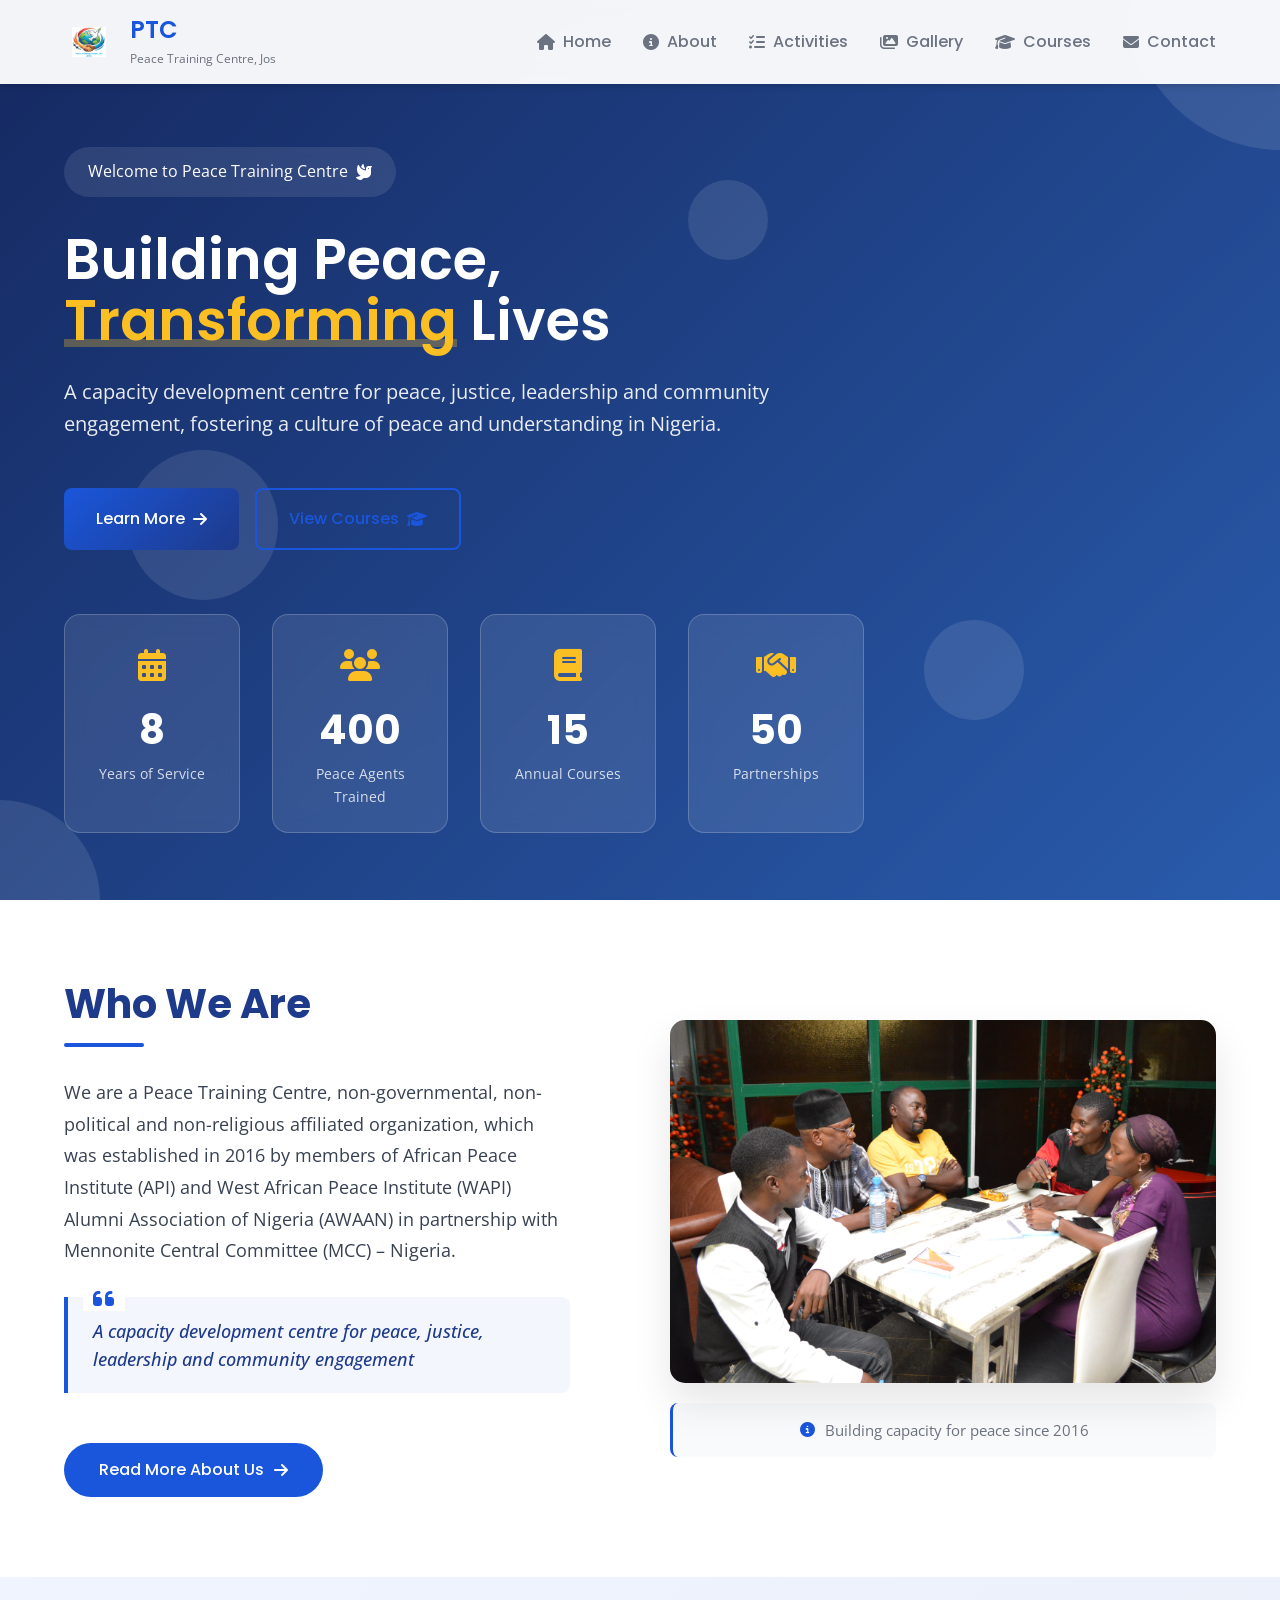
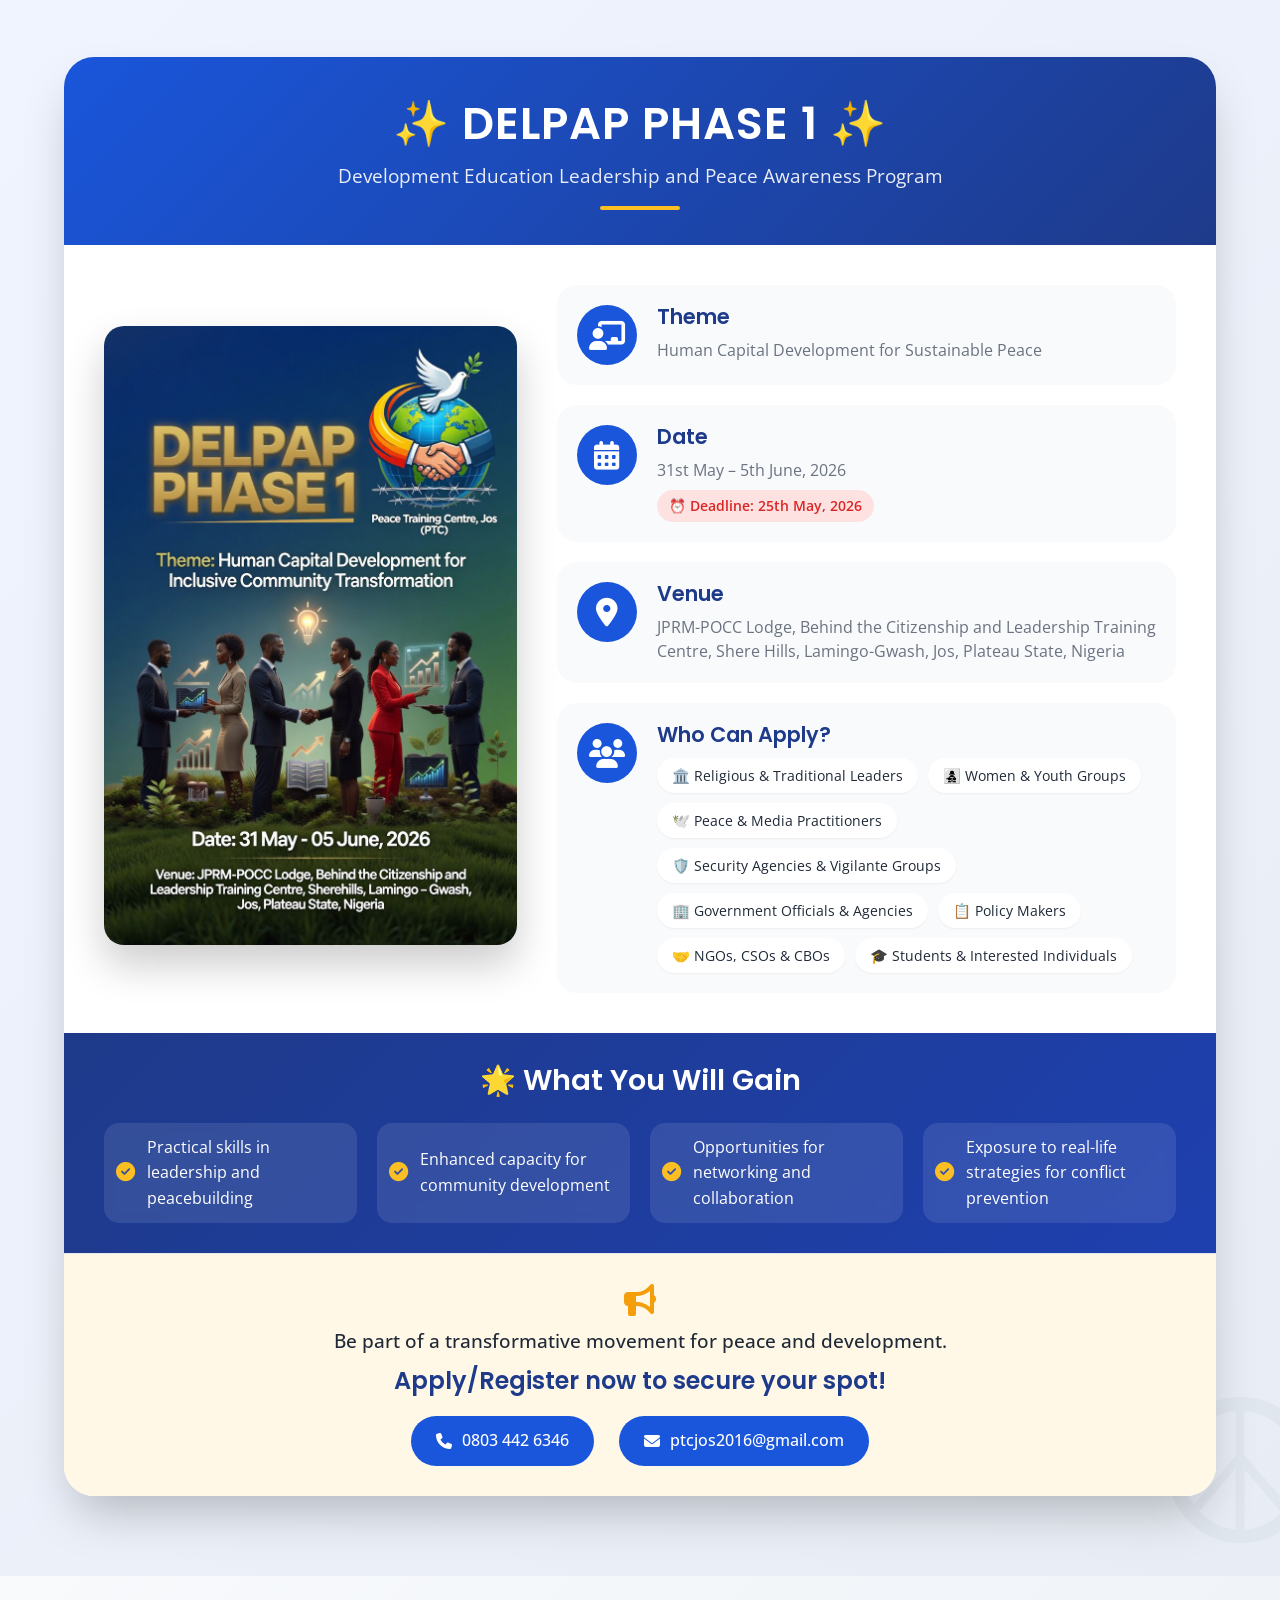
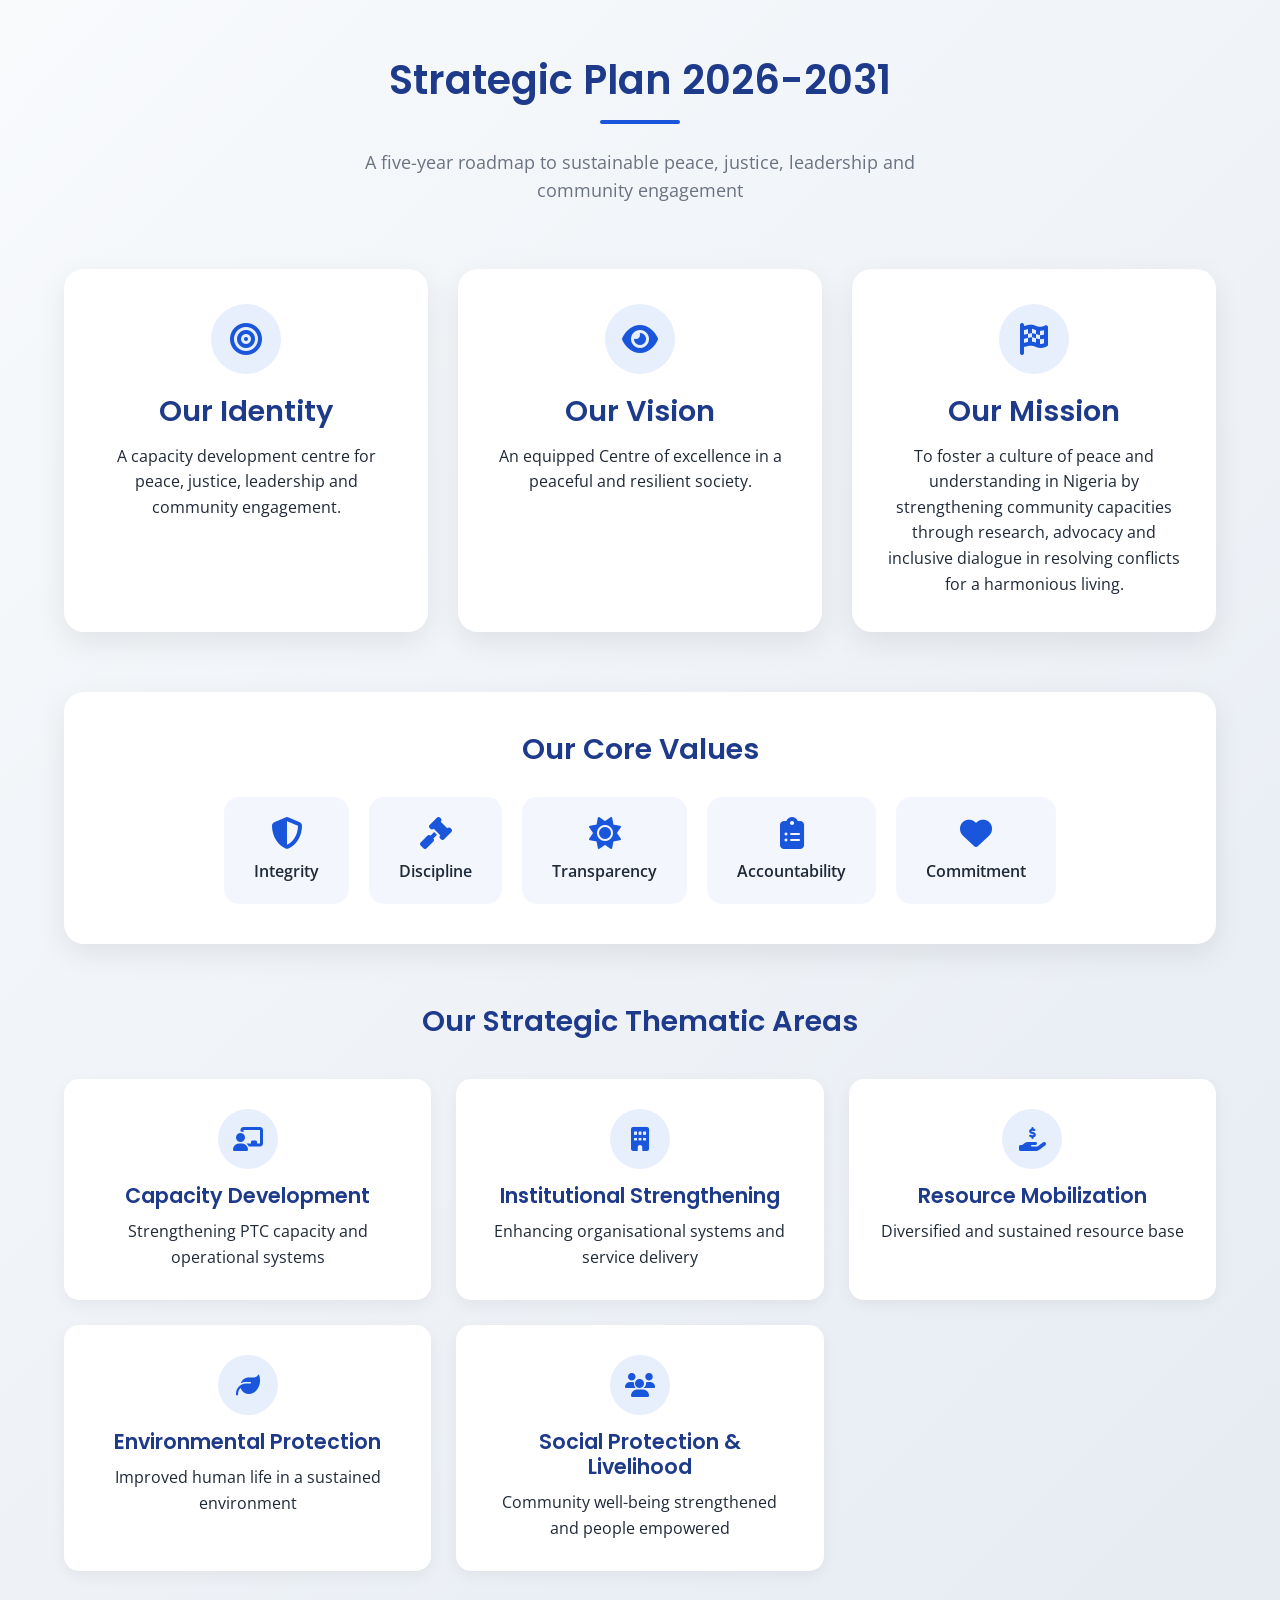
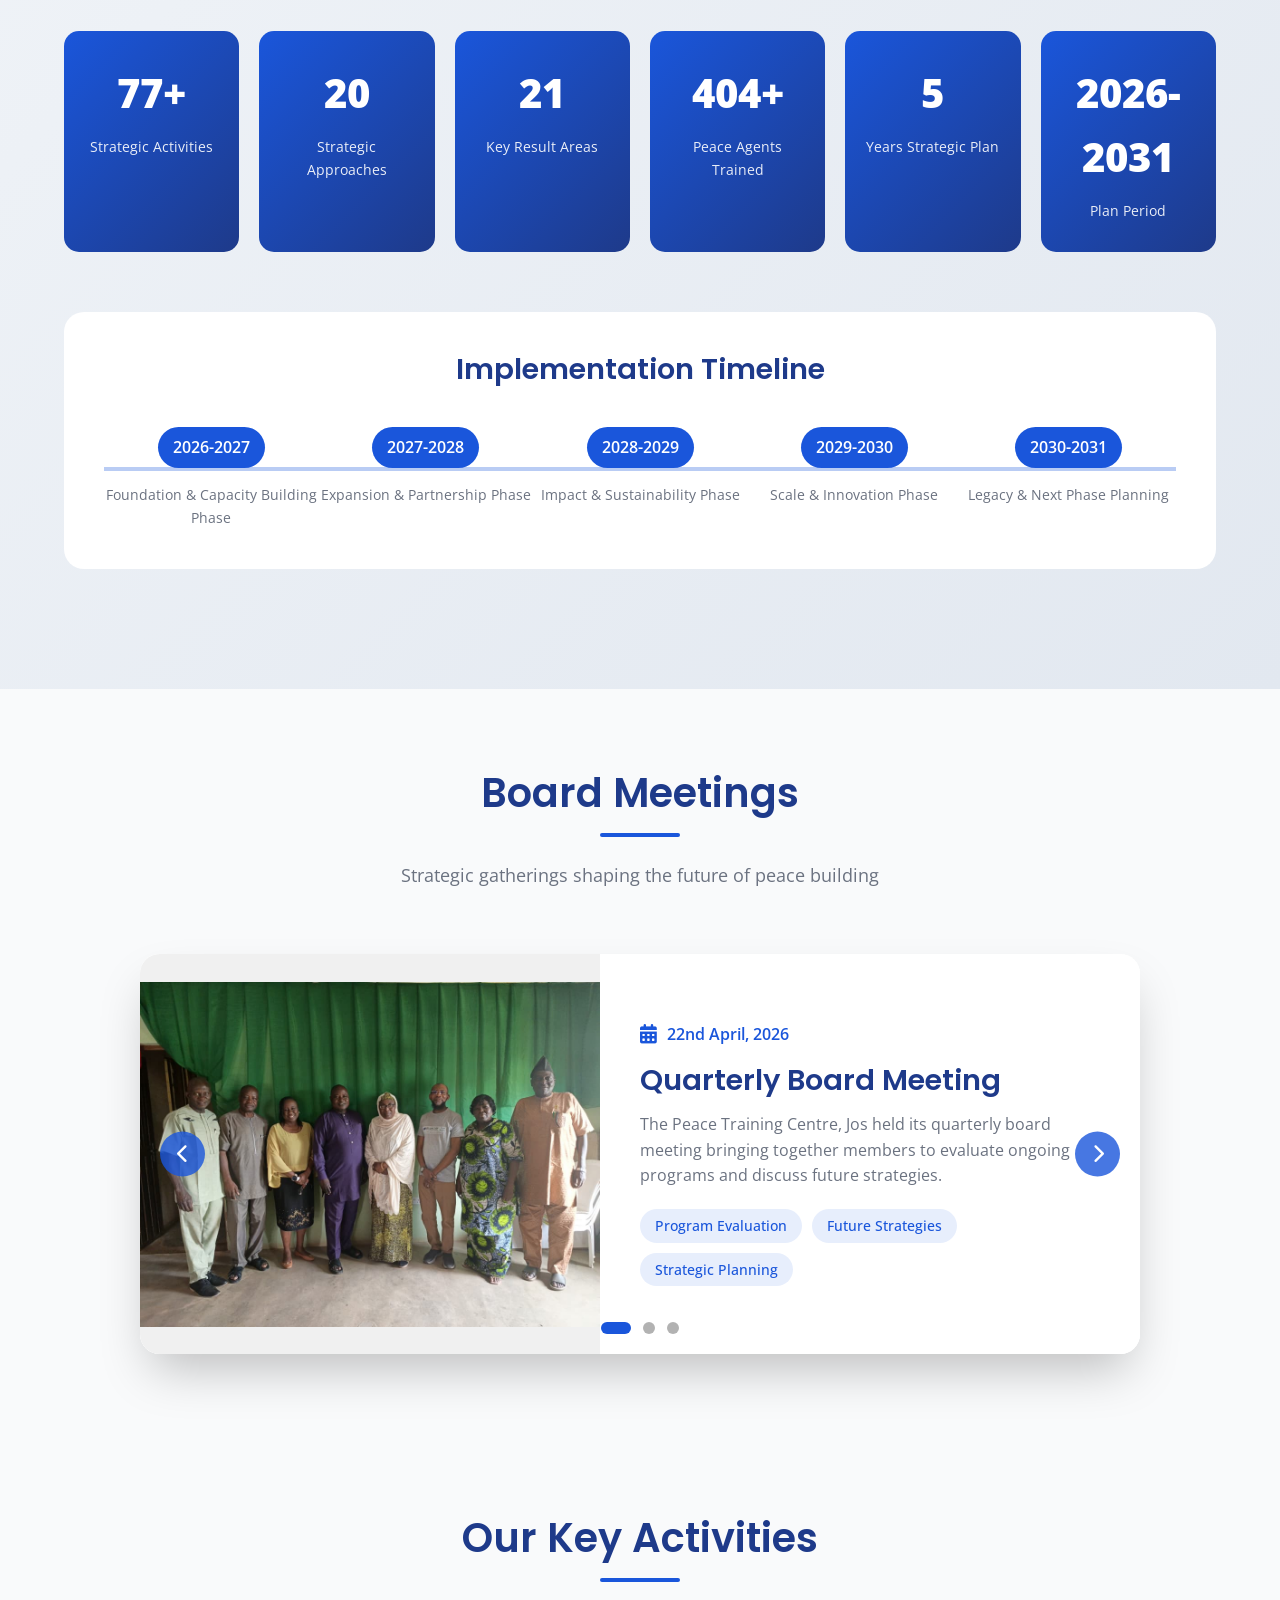
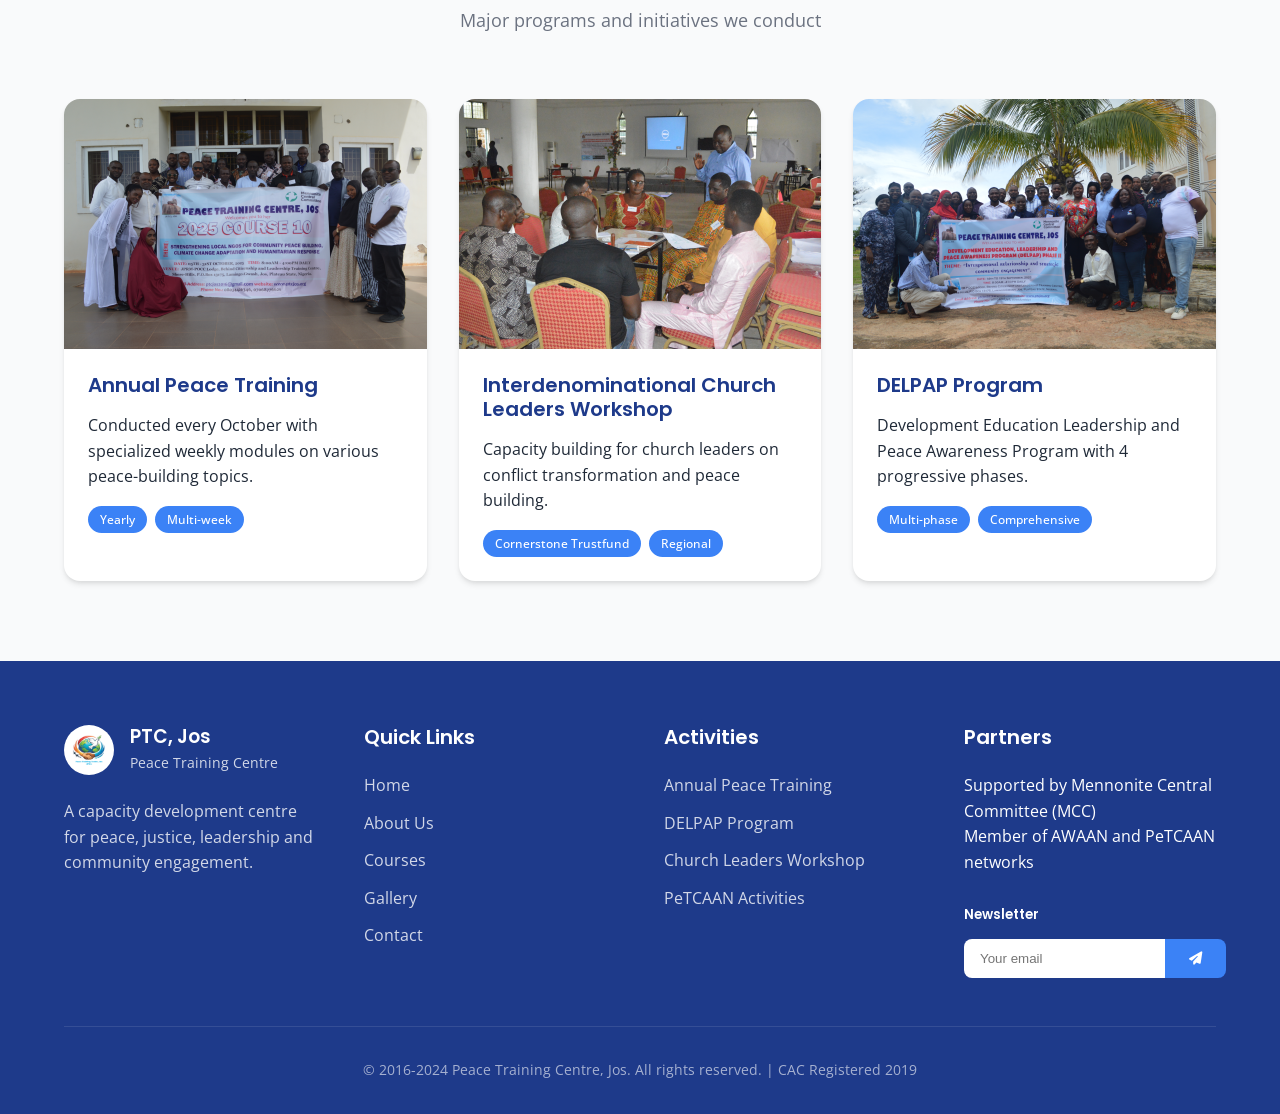
==== commit 7820c3fa: "update our projects content and images" ====
--- a/ptc-website/index.html
+++ b/ptc-website/index.html
@@ -253,6 +253,98 @@
                     </div>
                 </div> -->
 
+                        <!-- ==================== DELPAP PHASE 1 SECTION ==================== -->
+        <section class="delpap-section">
+            <div class="container">
+                <div class="delpap-container">
+                    <div class="delpap-header">
+                        <h2 class="delpap-title">✨ DELPAP PHASE 1 ✨</h2>
+                        <div class="delpap-subtitle">Development Education Leadership and Peace Awareness Program</div>
+                        <div class="section-divider"></div>
+                    </div>
+
+                    <div class="delpap-content">
+                        <!-- Poster Column with Animation -->
+                        <div class="delpap-poster">
+                            <div class="poster-animation">
+                                <img src="Images/PTC-DELPAP.jpeg" alt="DELPAP Phase 1 Poster" class="delpap-poster-img">
+                                <div class="poster-glow"></div>
+                            </div>
+                        </div>
+
+                        <!-- Info Column -->
+                        <div class="delpap-info">
+                            <div class="info-card">
+                                <div class="info-icon"><i class="fas fa-chalkboard-user"></i></div>
+                                <div class="info-text">
+                                    <h3>Theme</h3>
+                                    <p>Human Capital Development for Sustainable Peace</p>
+                                </div>
+                            </div>
+
+                            <div class="info-card">
+                                <div class="info-icon"><i class="fas fa-calendar-alt"></i></div>
+                                <div class="info-text">
+                                    <h3>Date</h3>
+                                    <p>31st May – 5th June, 2026</p>
+                                    <span class="deadline">⏰ Deadline: 25th May, 2026</span>
+                                </div>
+                            </div>
+
+                            <div class="info-card">
+                                <div class="info-icon"><i class="fas fa-location-dot"></i></div>
+                                <div class="info-text">
+                                    <h3>Venue</h3>
+                                    <p>JPRM-POCC Lodge, Behind the Citizenship and Leadership Training Centre, Shere Hills, Lamingo-Gwash, Jos, Plateau State, Nigeria</p>
+                                </div>
+                            </div>
+
+                            <div class="info-card">
+                                <div class="info-icon"><i class="fas fa-users"></i></div>
+                                <div class="info-text">
+                                    <h3>Who Can Apply?</h3>
+                                    <div class="who-list">
+                                        <span>🏛️ Religious & Traditional Leaders</span>
+                                        <span>👩‍👧‍👦 Women & Youth Groups</span>
+                                        <span>🕊️ Peace & Media Practitioners</span>
+                                        <span>🛡️ Security Agencies & Vigilante Groups</span>
+                                        <span>🏢 Government Officials & Agencies</span>
+                                        <span>📋 Policy Makers</span>
+                                        <span>🤝 NGOs, CSOs & CBOs</span>
+                                        <span>🎓 Students & Interested Individuals</span>
+                                    </div>
+                                </div>
+                            </div>
+                        </div>
+                    </div>
+
+                    <!-- What You Will Gain -->
+                    <div class="delpap-gains">
+                        <h3>🌟 What You Will Gain</h3>
+                        <div class="gains-grid">
+                            <div class="gain-item"><i class="fas fa-check-circle"></i> Practical skills in leadership and peacebuilding</div>
+                            <div class="gain-item"><i class="fas fa-check-circle"></i> Enhanced capacity for community development</div>
+                            <div class="gain-item"><i class="fas fa-check-circle"></i> Opportunities for networking and collaboration</div>
+                            <div class="gain-item"><i class="fas fa-check-circle"></i> Exposure to real-life strategies for conflict prevention</div>
+                        </div>
+                    </div>
+
+                    <!-- Call to Action -->
+                    <div class="delpap-cta">
+                        <div class="cta-text">
+                            <i class="fas fa-bullhorn"></i>
+                            <p>Be part of a transformative movement for peace and development.</p>
+                            <h4>Apply/Register now to secure your spot!</h4>
+                        </div>
+                        <div class="cta-contact">
+                            <a href="tel:08034426346" class="cta-phone"><i class="fas fa-phone"></i> 0803 442 6346</a>
+                            <a href="mailto:ptcjos2016@gmail.com" class="cta-email"><i class="fas fa-envelope"></i> ptcjos2016@gmail.com</a>
+                        </div>
+                    </div>
+                </div>
+            </div>
+        </section>
+
                 <!-- ==================== STRATEGIC PLAN SECTION (ADDED) ==================== -->
         <section class="strategic-plan-section">
             <div class="container">
--- a/ptc-website/style.css
+++ b/ptc-website/style.css
@@ -2330,4 +2330,342 @@
     .board-date {
         font-size: 0.85rem;
     }
+}
+
+/* ===== DELPAP PHASE 1 SECTION ===== */
+.delpap-section {
+    padding: 80px 0;
+    background: linear-gradient(135deg, #f0f4ff 0%, #e8edf5 100%);
+    position: relative;
+    overflow: hidden;
+}
+
+.delpap-section::before {
+    content: '☮';
+    position: absolute;
+    font-size: 200px;
+    opacity: 0.03;
+    bottom: -50px;
+    right: -50px;
+    pointer-events: none;
+}
+
+.delpap-container {
+    max-width: 1200px;
+    margin: 0 auto;
+    background: white;
+    border-radius: 30px;
+    box-shadow: var(--shadow-xl);
+    overflow: hidden;
+    position: relative;
+    z-index: 2;
+}
+
+.delpap-header {
+    text-align: center;
+    padding: 40px 20px 20px;
+    background: linear-gradient(135deg, var(--primary) 0%, var(--primary-dark) 100%);
+    color: white;
+}
+
+.delpap-title {
+    font-size: 2.8rem;
+    margin-bottom: 10px;
+    letter-spacing: 1px;
+}
+
+.delpap-subtitle {
+    font-size: 1.2rem;
+    opacity: 0.9;
+    margin-bottom: 15px;
+}
+
+.delpap-header .section-divider {
+    background: #fbbf24;
+    margin: 15px auto;
+}
+
+/* Poster Animation */
+.delpap-content {
+    display: grid;
+    grid-template-columns: 1fr 1.5fr;
+    gap: 40px;
+    padding: 40px;
+}
+
+.delpap-poster {
+    display: flex;
+    justify-content: center;
+    align-items: center;
+}
+
+.poster-animation {
+    position: relative;
+    animation: floatPoster 3s ease-in-out infinite;
+}
+
+@keyframes floatPoster {
+    0%, 100% { transform: translateY(0); }
+    50% { transform: translateY(-15px); }
+}
+
+.delpap-poster-img {
+    max-width: 100%;
+    border-radius: 20px;
+    box-shadow: 0 20px 40px rgba(0, 0, 0, 0.2);
+    transition: transform 0.5s ease, box-shadow 0.5s ease;
+}
+
+.delpap-poster-img:hover {
+    transform: scale(1.02);
+    box-shadow: 0 30px 60px rgba(0, 0, 0, 0.3);
+}
+
+.poster-glow {
+    position: absolute;
+    top: -10px;
+    left: -10px;
+    right: -10px;
+    bottom: -10px;
+    border-radius: 30px;
+    background: radial-gradient(circle, rgba(26,86,219,0.2), transparent);
+    z-index: -1;
+    opacity: 0;
+    transition: opacity 0.5s ease;
+    animation: pulseGlow 2s ease-in-out infinite;
+}
+
+@keyframes pulseGlow {
+    0%, 100% { opacity: 0.3; }
+    50% { opacity: 0.6; }
+}
+
+/* Info Cards */
+.delpap-info {
+    display: flex;
+    flex-direction: column;
+    gap: 20px;
+}
+
+.info-card {
+    display: flex;
+    gap: 20px;
+    padding: 20px;
+    background: #f8fafc;
+    border-radius: 20px;
+    transition: transform 0.3s ease, box-shadow 0.3s ease;
+}
+
+.info-card:hover {
+    transform: translateX(10px);
+    box-shadow: var(--shadow-md);
+}
+
+.info-icon {
+    width: 60px;
+    height: 60px;
+    background: var(--primary);
+    color: white;
+    border-radius: 50%;
+    display: flex;
+    align-items: center;
+    justify-content: center;
+    font-size: 1.8rem;
+    flex-shrink: 0;
+}
+
+.info-text h3 {
+    font-size: 1.3rem;
+    color: var(--primary-dark);
+    margin-bottom: 8px;
+}
+
+.info-text p {
+    color: var(--gray);
+    line-height: 1.5;
+}
+
+.deadline {
+    display: inline-block;
+    margin-top: 8px;
+    padding: 5px 12px;
+    background: #fee2e2;
+    color: #dc2626;
+    border-radius: 50px;
+    font-size: 0.85rem;
+    font-weight: 600;
+}
+
+.who-list {
+    display: flex;
+    flex-wrap: wrap;
+    gap: 10px;
+    margin-top: 10px;
+}
+
+.who-list span {
+    background: white;
+    padding: 6px 15px;
+    border-radius: 50px;
+    font-size: 0.9rem;
+    color: var(--dark);
+    box-shadow: var(--shadow-sm);
+    transition: transform 0.2s ease;
+}
+
+.who-list span:hover {
+    transform: scale(1.05);
+    background: var(--primary);
+    color: white;
+}
+
+/* Gains Section */
+.delpap-gains {
+    padding: 30px 40px;
+    background: linear-gradient(135deg, #1e3a8a 0%, #1e40af 100%);
+    color: white;
+}
+
+.delpap-gains h3 {
+    text-align: center;
+    font-size: 1.8rem;
+    margin-bottom: 25px;
+}
+
+.gains-grid {
+    display: grid;
+    grid-template-columns: repeat(auto-fit, minmax(250px, 1fr));
+    gap: 20px;
+}
+
+.gain-item {
+    display: flex;
+    align-items: center;
+    gap: 12px;
+    padding: 12px;
+    background: rgba(255, 255, 255, 0.1);
+    border-radius: 15px;
+    backdrop-filter: blur(5px);
+    transition: transform 0.3s ease;
+}
+
+.gain-item:hover {
+    transform: translateX(10px);
+    background: rgba(255, 255, 255, 0.2);
+}
+
+.gain-item i {
+    color: #fbbf24;
+    font-size: 1.2rem;
+}
+
+/* Call to Action */
+.delpap-cta {
+    padding: 30px 40px;
+    text-align: center;
+    background: #fff8e7;
+    border-top: 1px solid #e5e7eb;
+}
+
+.cta-text i {
+    font-size: 2rem;
+    color: #f59e0b;
+    margin-bottom: 10px;
+}
+
+.cta-text p {
+    font-size: 1.2rem;
+    font-weight: 500;
+    color: var(--dark);
+    margin-bottom: 10px;
+}
+
+.cta-text h4 {
+    font-size: 1.5rem;
+    color: var(--primary-dark);
+    margin-bottom: 20px;
+}
+
+.cta-contact {
+    display: flex;
+    justify-content: center;
+    gap: 25px;
+    flex-wrap: wrap;
+}
+
+.cta-phone, .cta-email {
+    display: inline-flex;
+    align-items: center;
+    gap: 10px;
+    padding: 12px 25px;
+    background: var(--primary);
+    color: white;
+    text-decoration: none;
+    border-radius: 50px;
+    font-weight: 500;
+    transition: all 0.3s ease;
+}
+
+.cta-phone:hover, .cta-email:hover {
+    background: var(--primary-dark);
+    transform: translateY(-3px);
+    box-shadow: var(--shadow-md);
+}
+
+/* Responsive */
+@media (max-width: 992px) {
+    .delpap-content {
+        grid-template-columns: 1fr;
+    }
+    
+    .delpap-poster {
+        order: -1;
+    }
+    
+    .delpap-title {
+        font-size: 2.2rem;
+    }
+}
+
+@media (max-width: 768px) {
+    .delpap-section {
+        padding: 50px 0;
+    }
+    
+    .delpap-content {
+        padding: 25px;
+    }
+    
+    .delpap-gains, .delpap-cta {
+        padding: 25px;
+    }
+    
+    .gains-grid {
+        grid-template-columns: 1fr;
+    }
+    
+    .cta-contact {
+        flex-direction: column;
+        align-items: center;
+    }
+    
+    .info-card {
+        flex-direction: column;
+        text-align: center;
+        align-items: center;
+    }
+    
+    .who-list {
+        justify-content: center;
+    }
+}
+
+@media (max-width: 480px) {
+    .delpap-title {
+        font-size: 1.8rem;
+    }
+    
+    .delpap-subtitle {
+        font-size: 1rem;
+    }
 }
